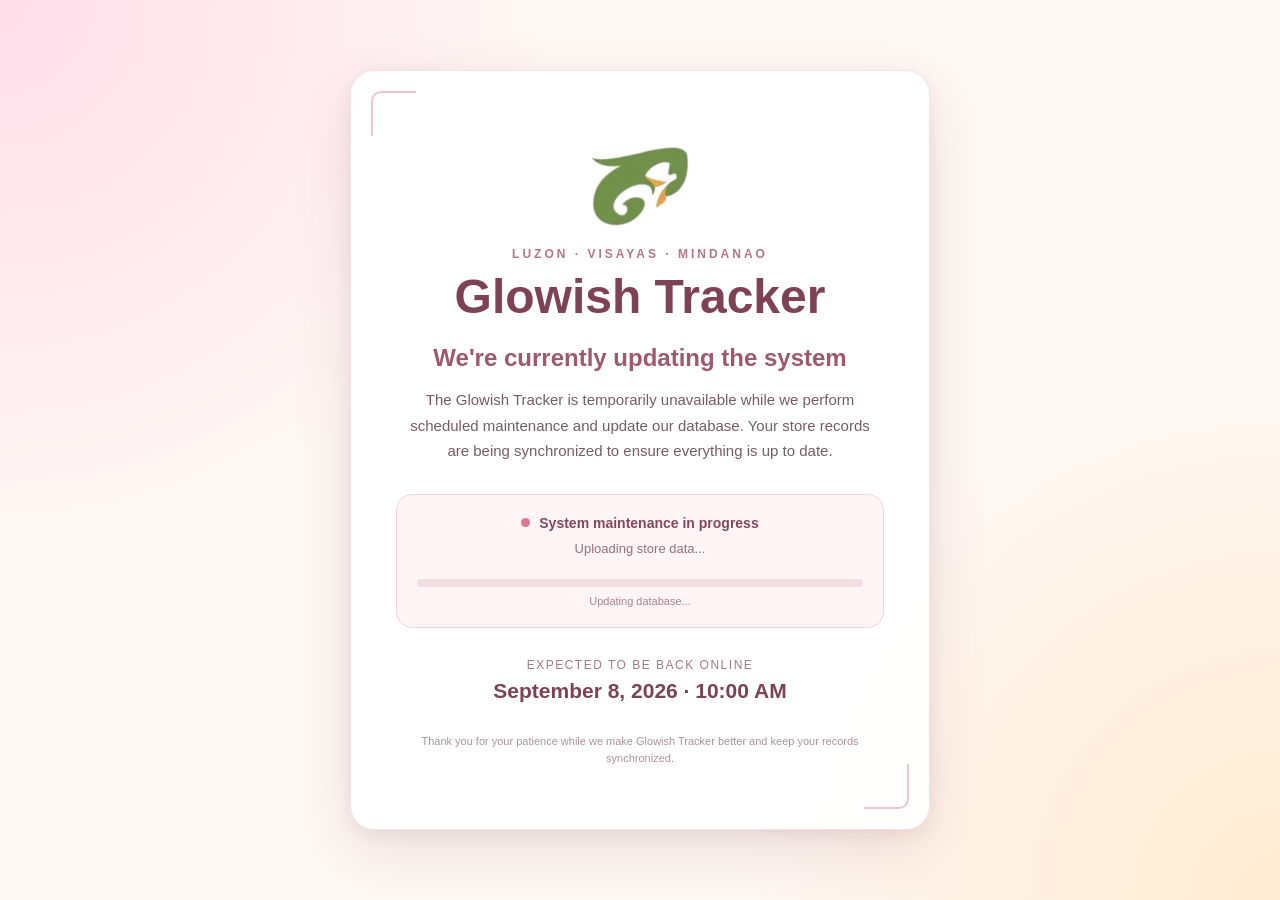
==== index.html @ 69cd29dd "Update index.html" ====
<!-- <!DOCTYPE html>
<html lang="en">
<head>
  <meta charset="UTF-8" />
  <meta name="viewport" content="width=device-width, initial-scale=1.0" />
  <title>Sign in — Glowish Tracker</title>
  <link rel="stylesheet" href="css/styles.css" />
</head>
<body>
  <div class="login-wrap">
    <form class="book" id="login-form" autocomplete="off">
      <div class="book-corner tl"></div>
      <div class="book-corner br"></div>

      <img src="img/logo.png" alt="Glowish Tracker" class="book-logo" />
      <p class="book-eyebrow">Luzon &middot; Visayas &middot; Mindanao</p>
      <h1 class="book-title">Glowish Tracker</h1>
      <p class="book-subtitle">Sign in with your branch credentials to open your store's records.</p>

      <div class="form-warning" id="config-warning" hidden>
        This site isn’t connected to a spreadsheet yet. Set <code>API_URL</code> in <code>js/config.js</code>.
      </div>

      <div class="form-error" id="login-error" hidden></div>

      <div class="field">
        <label for="username">Username</label>
        <input type="text" id="username" name="username" required autocomplete="username" />
      </div>

      <div class="field">
        <label for="password">Password</label>
        <input type="password" id="password" name="password" required autocomplete="current-password" />
      </div>

      <button type="submit" class="btn-primary" id="login-submit">Login</button>
    </form>
  </div>

  <script src="js/config.js"></script>
  <script src="js/api.js"></script>
  <script src="js/auth.js"></script>
</body>
</html> -->

<!DOCTYPE html>
<html lang="en">
<head>
  <meta charset="UTF-8" />
  <meta name="viewport" content="width=device-width, initial-scale=1.0" />

  <title>Maintenance — Glowish Tracker</title>

  <link rel="stylesheet" href="css/styles.css" />

  <style>
    * {
      box-sizing: border-box;
    }

    body {
      margin: 0;
      min-height: 100vh;
      font-family: Arial, Helvetica, sans-serif;
      background:
        radial-gradient(circle at top left, rgba(255, 214, 230, 0.8), transparent 35%),
        radial-gradient(circle at bottom right, rgba(255, 232, 200, 0.8), transparent 35%),
        #fff8f5;

      display: flex;
      align-items: center;
      justify-content: center;

      color: #4a3038;
      overflow: hidden;
    }

    .maintenance-wrap {
      width: 100%;
      max-width: 620px;
      padding: 30px 20px;
    }

    .maintenance-card {
      position: relative;
      background: rgba(255, 255, 255, 0.94);

      border-radius: 24px;
      padding: 50px 45px;

      text-align: center;

      box-shadow:
        0 20px 60px rgba(115, 67, 80, 0.14),
        0 5px 15px rgba(115, 67, 80, 0.08);

      border: 1px solid rgba(220, 170, 185, 0.35);

      animation: cardAppear 0.8s ease-out;
    }

    /* Decorative corners */
    .corner {
      position: absolute;
      width: 45px;
      height: 45px;
      border-color: #d99aaa;
      border-style: solid;
      opacity: 0.55;
    }

    .corner.tl {
      top: 20px;
      left: 20px;
      border-width: 2px 0 0 2px;
      border-radius: 10px 0 0 0;
    }

    .corner.br {
      right: 20px;
      bottom: 20px;
      border-width: 0 2px 2px 0;
      border-radius: 0 0 10px 0;
    }

    .logo {
      width: 110px;
      height: 110px;
      object-fit: contain;
      margin-bottom: 12px;

      animation: floatLogo 3s ease-in-out infinite;
    }

    .eyebrow {
      margin: 0 0 10px;

      font-size: 12px;
      font-weight: 700;
      letter-spacing: 3px;
      text-transform: uppercase;

      color: #b47786;
    }

    h1 {
      margin: 0;

      font-size: clamp(32px, 7vw, 48px);
      line-height: 1.1;

      color: #7d4354;
      font-weight: 700;
    }

    .maintenance-title {
      margin-top: 20px;
      font-size: 24px;
      font-weight: 600;

      color: #9d596d;
    }

    .description {
      max-width: 470px;
      margin: 15px auto 0;

      font-size: 15px;
      line-height: 1.7;

      color: #765d64;
    }

    /* Status area */
    .status-box {
      margin: 30px auto 0;
      padding: 20px;

      background: #fff5f7;
      border: 1px solid #f0d5dc;

      border-radius: 16px;
    }

    .status-header {
      display: flex;
      justify-content: center;
      align-items: center;
      gap: 9px;

      font-size: 14px;
      font-weight: 600;

      color: #82485a;
    }

    .pulse {
      width: 9px;
      height: 9px;

      background: #d97991;
      border-radius: 50%;

      box-shadow: 0 0 0 0 rgba(217, 121, 145, 0.5);

      animation: pulse 1.5s infinite;
    }

    .status-message {
      margin-top: 10px;

      font-size: 13px;
      color: #98717b;

      min-height: 20px;

      transition: opacity 0.3s ease;
    }

    /* Progress bar */
    .progress-container {
      margin-top: 18px;
    }

    .progress-track {
      width: 100%;
      height: 8px;

      background: #f1dfe4;

      border-radius: 20px;
      overflow: hidden;
    }

    .progress-bar {
      width: 0%;
      height: 100%;

      border-radius: 20px;

      background: linear-gradient(
        90deg,
        #d98ca0,
        #e9a6b7,
        #d98ca0
      );

      background-size: 200% 100%;

      animation:
        progress 8s ease-in-out infinite,
        shimmer 2s linear infinite;
    }

    .progress-text {
      margin-top: 8px;

      font-size: 11px;
      color: #a5848c;
    }

    /* Return time */
    .return-box {
      margin-top: 30px;
    }

    .return-label {
      margin: 0;

      font-size: 12px;
      text-transform: uppercase;
      letter-spacing: 1.5px;

      color: #a47a84;
    }

    .return-time {
      margin: 7px 0 0;

      font-size: 21px;
      font-weight: 700;

      color: #7d4354;
    }

    .footer {
      margin-top: 30px;

      font-size: 11px;
      line-height: 1.6;

      color: #ad9298;
    }

    /* Animations */

    @keyframes cardAppear {
      from {
        opacity: 0;
        transform: translateY(20px) scale(0.98);
      }

      to {
        opacity: 1;
        transform: translateY(0) scale(1);
      }
    }

    @keyframes floatLogo {
      0%, 100% {
        transform: translateY(0);
      }

      50% {
        transform: translateY(-7px);
      }
    }

    @keyframes pulse {
      0% {
        box-shadow: 0 0 0 0 rgba(217, 121, 145, 0.5);
      }

      70% {
        box-shadow: 0 0 0 10px rgba(217, 121, 145, 0);
      }

      100% {
        box-shadow: 0 0 0 0 rgba(217, 121, 145, 0);
      }
    }

    @keyframes progress {
      0% {
        width: 5%;
      }

      25% {
        width: 35%;
      }

      50% {
        width: 60%;
      }

      75% {
        width: 82%;
      }

      100% {
        width: 96%;
      }
    }

    @keyframes shimmer {
      from {
        background-position: 200% 0;
      }

      to {
        background-position: -200% 0;
      }
    }

    /* Mobile */
    @media (max-width: 600px) {
      .maintenance-wrap {
        padding: 20px 15px;
      }

      .maintenance-card {
        padding: 40px 25px;
      }

      .logo {
        width: 90px;
        height: 90px;
      }

      .maintenance-title {
        font-size: 21px;
      }

      .description {
        font-size: 14px;
      }

      .corner {
        width: 32px;
        height: 32px;
      }
    }
  </style>
</head>

<body>

  <main class="maintenance-wrap">

    <section class="maintenance-card">

      <div class="corner tl"></div>
      <div class="corner br"></div>

      <!-- Existing Glowish Tracker Logo -->
      <img
        src="img/logo.png"
        alt="Glowish Tracker"
        class="logo"
      />

      <p class="eyebrow">
        Luzon &middot; Visayas &middot; Mindanao
      </p>

      <h1>
        Glowish Tracker
      </h1>

      <div class="maintenance-title">
        We're currently updating the system
      </div>

      <p class="description">
        The Glowish Tracker is temporarily unavailable while we perform
        scheduled maintenance and update our database. Your store records
        are being synchronized to ensure everything is up to date.
      </p>

      <!-- Database Update Status -->
      <div class="status-box">

        <div class="status-header">
          <span class="pulse"></span>
          <span>System maintenance in progress</span>
        </div>

        <div
          class="status-message"
          id="status-message"
        >
          Uploading store data...
        </div>

        <div class="progress-container">

          <div class="progress-track">
            <div
              class="progress-bar"
              id="progress-bar"
            ></div>
          </div>

          <div
            class="progress-text"
            id="progress-text"
          >
            Updating database...
          </div>

        </div>

      </div>

      <!-- Return Information -->
      <div class="return-box">

        <p class="return-label">
          Expected to be back online
        </p>

        <p class="return-time">
          September 8, 2026 &middot; 10:00 AM
        </p>

      </div>

      <p class="footer">
        Thank you for your patience while we make Glowish Tracker
        better and keep your records synchronized.
      </p>

    </section>

  </main>


  <script>
    /*
     * Rotating maintenance status messages
     */

    const messages = [
      "Uploading store data...",
      "Updating database records...",
      "Synchronizing branch information...",
      "Processing uploaded records...",
      "Verifying database updates...",
      "Finalizing system updates..."
    ];

    const statusMessage =
      document.getElementById("status-message");

    const progressText =
      document.getElementById("progress-text");

    let messageIndex = 0;

    setInterval(() => {

      statusMessage.style.opacity = "0";

      setTimeout(() => {

        messageIndex =
          (messageIndex + 1) % messages.length;

        statusMessage.textContent =
          messages[messageIndex];

        progressText.textContent =
          messages[messageIndex];

        statusMessage.style.opacity = "1";

      }, 300);

    }, 2500);
  </script>

</body>
</html>
---- css/styles.css ----
@import url('https://fonts.googleapis.com/css2?family=Fraunces:opsz,wght@9..144,400;9..144,600;9..144,700&family=IBM+Plex+Sans:wght@400;500;600&family=IBM+Plex+Mono:wght@400;500&display=swap');

:root {
  --cover: #1F3A2E;
  --cover-dark: #142A20;
  --paper: #FBF7EE;
  --paper-line: #E2D9C2;
  --ink: #1C2A24;
  --ink-soft: #566158;
  --brass: #B8863B;
  --brass-light: #D9AE63;
  --rule-red: #A13D2E;
  --sage: #8FA68E;
  --shadow: rgba(20, 42, 32, 0.35);

  --font-display: 'Fraunces', serif;
  --font-body: 'IBM Plex Sans', sans-serif;
  --font-mono: 'IBM Plex Mono', monospace;
}

* { box-sizing: border-box; }

html, body {
  margin: 0;
  min-height: 100%;
}

body {
  font-family: var(--font-body);
  color: var(--ink);
  background: var(--cover);
  background-image:
    radial-gradient(circle at 20% 20%, rgba(255,255,255,0.03), transparent 40%),
    radial-gradient(circle at 80% 60%, rgba(255,255,255,0.03), transparent 45%);
}

a { color: inherit; }

button {
  font-family: var(--font-body);
  cursor: pointer;
}

:focus-visible {
  outline: 2px solid var(--brass-light);
  outline-offset: 2px;
}

/* ---------- LOGIN PAGE ---------- */

.login-wrap {
  min-height: 100vh;
  display: flex;
  align-items: center;
  justify-content: center;
  padding: 32px 16px;
}

.book {
  width: 100%;
  max-width: 420px;
  background: var(--paper);
  border-radius: 4px 10px 10px 4px;
  box-shadow: 0 30px 60px var(--shadow), 0 2px 0 rgba(255,255,255,0.05) inset;
  position: relative;
  padding: 48px 40px 40px;
  border-left: 14px solid var(--cover-dark);
}

.book::before {
  content: '';
  position: absolute;
  left: -14px;
  top: 0;
  bottom: 0;
  width: 14px;
  background: repeating-linear-gradient(
    to bottom,
    rgba(0,0,0,0.15) 0,
    rgba(0,0,0,0.15) 2px,
    transparent 2px,
    transparent 10px
  );
}

.book-corner {
  position: absolute;
  width: 26px;
  height: 26px;
  border: 2px solid var(--brass);
  opacity: 0.7;
}
.book-corner.tl { top: 14px; left: 14px; border-right: none; border-bottom: none; }
.book-corner.br { bottom: 14px; right: 14px; border-left: none; border-top: none; }

.book-logo {
  display: block;
  height: 44px;
  margin: 0 0 18px;
}

.book-eyebrow {
  font-family: var(--font-mono);
  font-size: 12px;
  letter-spacing: 0.14em;
  text-transform: uppercase;
  color: var(--brass);
  margin: 0 0 6px;
}

.book-title {
  font-family: var(--font-display);
  font-weight: 600;
  font-size: 34px;
  margin: 0 0 4px;
  color: var(--cover);
}

.book-subtitle {
  font-size: 14px;
  color: var(--ink-soft);
  margin: 0 0 32px;
}

.field {
  margin-bottom: 18px;
}

.field label {
  display: block;
  font-size: 12px;
  font-family: var(--font-mono);
  letter-spacing: 0.06em;
  text-transform: uppercase;
  color: var(--ink-soft);
  margin-bottom: 6px;
}

.field input, .field select {
  width: 100%;
  padding: 11px 12px;
  border: 1px solid var(--paper-line);
  border-bottom: 2px solid var(--sage);
  border-radius: 3px;
  background: #fff;
  font-family: var(--font-mono);
  font-size: 15px;
  color: var(--ink);
}

.field input:focus, .field select:focus {
  border-bottom-color: var(--brass);
}

.field input:read-only {
  background: var(--paper-line);
  color: var(--ink-soft);
  cursor: not-allowed;
}

.btn-primary {
  width: 100%;
  padding: 13px;
  background: var(--cover);
  color: var(--paper);
  border: none;
  border-radius: 3px;
  font-size: 15px;
  font-weight: 600;
  letter-spacing: 0.02em;
  transition: background 0.15s ease;
}
.btn-primary:hover { background: var(--cover-dark); }
.btn-primary:disabled { opacity: 0.6; cursor: default; }

.form-error {
  background: #FBE9E5;
  color: var(--rule-red);
  border: 1px solid var(--rule-red);
  padding: 10px 12px;
  border-radius: 3px;
  font-size: 13px;
  margin-bottom: 16px;
}

.form-warning {
  background: #FDF2DC;
  color: #7A5518;
  border: 1px solid var(--brass);
  padding: 10px 12px;
  border-radius: 3px;
  font-size: 13px;
  margin-bottom: 16px;
}

/* ---------- DASHBOARD ---------- */

.dash-wrap {
  min-height: 100vh;
  padding: 28px 20px 60px;
  max-width: 1100px;
  margin: 0 auto;
}

.dash-header {
  display: flex;
  align-items: center;
  justify-content: space-between;
  color: var(--paper);
  padding: 4px 4px 20px;
}

.dash-brand {
  display: flex;
  align-items: baseline;
  gap: 12px;
}

.dash-logo {
  height: 26px;
  align-self: center;
}

.dash-brand .mark {
  font-family: var(--font-display);
  font-size: 22px;
  font-weight: 700;
  color: var(--brass-light);
}

.dash-store {
  font-family: var(--font-mono);
  font-size: 13px;
  color: rgba(251,247,238,0.75);
}

#store-name { color: var(--paper); font-weight: 600; }

.logout-btn {
  background: transparent;
  border: 1px solid rgba(251,247,238,0.4);
  color: var(--paper);
  padding: 8px 16px;
  border-radius: 3px;
  font-size: 13px;
}
.logout-btn:hover { border-color: var(--brass-light); color: var(--brass-light); }

/* Tab dividers styled like physical ledger index tabs */
.tabs {
  display: flex;
  gap: 6px;
  padding: 0 4px;
}

.tab {
  font-family: var(--font-mono);
  font-size: 13px;
  letter-spacing: 0.04em;
  padding: 12px 18px 10px;
  border: none;
  border-radius: 8px 8px 0 0;
  background: var(--sage);
  color: var(--cover-dark);
  opacity: 0.75;
  transform: translateY(6px);
  transition: transform 0.15s ease, opacity 0.15s ease;
}
.tab:nth-child(2) { background: var(--brass-light); }
.tab:nth-child(3) { background: #C97F6E; }
.tab:nth-child(4) { background: #9FB8C4; }
.tab:nth-child(5) { background: #A8B89A; }
.tab:nth-child(6) { background: #C9A5D9; }

.tab.active {
  opacity: 1;
  transform: translateY(0);
  font-weight: 600;
  box-shadow: 0 -2px 8px rgba(0,0,0,0.15);
}

.page {
  background: var(--paper);
  border-radius: 0 6px 6px 6px;
  box-shadow: 0 30px 60px var(--shadow);
  min-height: 60vh;
}

.page-panel {
  display: none;
  padding: 32px 36px 40px;
  position: relative;
}

.page-panel.active { display: block; }

.page-panel::before {
  /* ledger margin rule */
  content: '';
  position: absolute;
  left: 14px;
  top: 0;
  bottom: 0;
  width: 1px;
  background: var(--rule-red);
  opacity: 0.3;
}

.panel-head {
  display: flex;
  align-items: baseline;
  justify-content: space-between;
  margin-bottom: 18px;
}

.panel-title {
  font-family: var(--font-display);
  font-size: 24px;
  font-weight: 600;
  color: var(--cover);
  margin: 0;
}

.panel-meta {
  font-family: var(--font-mono);
  font-size: 12px;
  color: var(--ink-soft);
}

.refresh-btn {
  background: transparent;
  border: 1px solid var(--paper-line);
  color: var(--ink-soft);
  font-family: var(--font-mono);
  font-size: 12px;
  padding: 6px 12px;
  border-radius: 4px;
}
.refresh-btn:hover { border-color: var(--brass); color: var(--brass); }

.status-line {
  font-family: var(--font-mono);
  font-size: 12px;
  color: var(--ink-soft);
  min-height: 16px;
  margin: 0 0 12px;
}
.status-line.error { color: var(--rule-red); }

.table-scroll {
  overflow-x: auto;
  margin-bottom: 28px;
}

table.ledger-table {
  width: 100%;
  border-collapse: collapse;
  font-family: var(--font-mono);
  font-size: 13px;
  min-width: 640px;
}

.ledger-table thead th {
  text-align: left;
  font-size: 11px;
  letter-spacing: 0.05em;
  text-transform: uppercase;
  color: var(--ink-soft);
  border-bottom: 2px solid var(--cover);
  padding: 8px 10px;
}

.ledger-table tbody td {
  padding: 9px 10px;
  border-bottom: 1px solid var(--paper-line);
}

.ledger-table tbody tr:hover { background: rgba(184,134,59,0.06); }

.ledger-table .num { text-align: right; font-variant-numeric: tabular-nums; }

.empty-row {
  text-align: center;
  color: var(--ink-soft);
  font-style: italic;
  padding: 18px !important;
}

.pager {
  display: flex;
  align-items: center;
  justify-content: center;
  gap: 16px;
  margin: 4px 0 24px;
}

.pager-btn {
  background: #fff;
  border: 1px solid var(--paper-line);
  color: var(--ink);
  font-family: var(--font-mono);
  font-size: 12px;
  padding: 7px 14px;
  border-radius: 4px;
}
.pager-btn:hover:not(:disabled) { border-color: var(--brass); color: var(--brass); }
.pager-btn:disabled { opacity: 0.4; cursor: default; }

.pager-label {
  font-family: var(--font-mono);
  font-size: 12px;
  color: var(--ink-soft);
}

.entry-form {
  border-top: 1px dashed var(--paper-line);
  padding-top: 22px;
}

.entry-form h3 {
  font-family: var(--font-display);
  font-size: 16px;
  color: var(--cover);
  margin: 0 0 14px;
}

.form-grid {
  display: grid;
  grid-template-columns: repeat(auto-fit, minmax(160px, 1fr));
  gap: 14px 16px;
  margin-bottom: 16px;
}

.form-grid .field { margin-bottom: 0; }
.form-grid .field.wide { grid-column: 1 / -1; }

.btn-secondary {
  background: var(--brass);
  color: #fff;
  border: none;
  padding: 10px 20px;
  border-radius: 3px;
  font-size: 13px;
  font-weight: 600;
}
.btn-secondary:hover { background: #9F7130; }

.row-actions {
  white-space: nowrap;
}

.link-btn {
  background: none;
  border: none;
  padding: 0;
  font-family: var(--font-mono);
  font-size: 12px;
  color: var(--ink-soft);
  text-decoration: underline;
  text-underline-offset: 2px;
  cursor: pointer;
}
.link-btn:hover { color: var(--brass); }
.link-btn.delete-btn:hover { color: var(--rule-red); }
.link-btn + .link-btn { margin-left: 10px; }

.form-actions {
  display: flex;
  align-items: center;
  gap: 12px;
}

.segmented {
  display: inline-flex;
  border: 1px solid var(--paper-line);
  border-radius: 4px;
  overflow: hidden;
  margin-bottom: 18px;
}

.segmented input { display: none; }

.segmented label {
  padding: 7px 16px;
  font-family: var(--font-mono);
  font-size: 12px;
  color: var(--ink-soft);
  cursor: pointer;
  background: #fff;
}

.segmented input:checked + label {
  background: var(--cover);
  color: var(--paper);
}

/* ---------- ADMIN DASHBOARD ---------- */

.admin-badge {
  font-family: var(--font-mono);
  font-size: 10px;
  letter-spacing: 0.08em;
  text-transform: uppercase;
  color: var(--cover-dark);
  background: var(--brass-light);
  padding: 3px 9px;
  border-radius: 20px;
  margin-left: 10px;
  vertical-align: middle;
}

.refresh-timestamp {
  font-family: var(--font-mono);
  font-size: 11px;
  color: rgba(251,247,238,0.55);
  margin-top: 2px;
}

.header-actions {
  display: flex;
  align-items: center;
  gap: 10px;
}

/* KPI cards on the Overview tab */
.kpi-grid {
  display: grid;
  grid-template-columns: repeat(auto-fit, minmax(180px, 1fr));
  gap: 16px;
  margin-bottom: 32px;
}

.kpi-card {
  background: #fff;
  border: 1px solid var(--paper-line);
  border-left: 4px solid var(--brass);
  border-radius: 4px;
  padding: 18px 20px;
}

.kpi-card .kpi-label {
  font-family: var(--font-mono);
  font-size: 11px;
  letter-spacing: 0.06em;
  text-transform: uppercase;
  color: var(--ink-soft);
  margin: 0 0 8px;
}

.kpi-card .kpi-value {
  font-family: var(--font-display);
  font-size: 30px;
  font-weight: 600;
  color: var(--cover);
  margin: 0;
}

.kpi-card .kpi-sub {
  font-family: var(--font-mono);
  font-size: 11px;
  color: var(--sage);
  margin: 4px 0 0;
}

.overview-section-title {
  font-family: var(--font-display);
  font-size: 17px;
  color: var(--cover);
  margin: 0 0 12px;
}

/* region breakdown mini table on Overview */
.region-breakdown {
  display: grid;
  grid-template-columns: repeat(auto-fit, minmax(220px, 1fr));
  gap: 14px;
  margin-bottom: 8px;
}

.region-card {
  background: #fff;
  border: 1px solid var(--paper-line);
  border-radius: 4px;
  padding: 14px 16px;
}

.region-card h4 {
  font-family: var(--font-mono);
  font-size: 12px;
  letter-spacing: 0.05em;
  text-transform: uppercase;
  color: var(--brass);
  margin: 0 0 8px;
}

.region-card ul {
  list-style: none;
  margin: 0;
  padding: 0;
  font-family: var(--font-mono);
  font-size: 12px;
  color: var(--ink-soft);
}

.region-card li {
  display: flex;
  justify-content: space-between;
  padding: 3px 0;
}

/* Search box shared by admin table tabs */
.search-box {
  position: relative;
  margin-bottom: 16px;
}

.search-box input {
  width: 100%;
  max-width: 340px;
  padding: 9px 14px 9px 34px;
  border: 1px solid var(--paper-line);
  border-radius: 20px;
  font-family: var(--font-body);
  font-size: 13px;
  color: var(--ink);
  background: #fff;
}

.search-box input:focus { border-color: var(--brass); }

.search-box::before {
  content: '\1F50D';
  position: absolute;
  left: 13px;
  top: 50%;
  transform: translateY(-50%);
  font-size: 12px;
  opacity: 0.5;
  pointer-events: none;
}

.search-count {
  font-family: var(--font-mono);
  font-size: 11px;
  color: var(--ink-soft);
  margin-left: 10px;
}

.region-pill {
  display: inline-block;
  font-family: var(--font-mono);
  font-size: 10px;
  letter-spacing: 0.03em;
  padding: 2px 8px;
  border-radius: 10px;
  background: var(--sage);
  color: var(--cover-dark);
}

/* Reports tab */
.report-controls {
  display: flex;
  align-items: flex-end;
  gap: 16px;
  flex-wrap: wrap;
  margin-bottom: 24px;
  padding-bottom: 22px;
  border-bottom: 1px dashed var(--paper-line);
}

.report-controls .field { margin-bottom: 0; }

.report-range-label {
  font-family: var(--font-mono);
  font-size: 12px;
  color: var(--ink-soft);
  padding-bottom: 11px;
}

.report-block {
  margin-bottom: 36px;
}

.report-block-head {
  display: flex;
  align-items: baseline;
  justify-content: space-between;
  margin-bottom: 12px;
}

.report-block-head h3 {
  font-family: var(--font-display);
  font-size: 18px;
  color: var(--cover);
  margin: 0;
}

.report-total-row td {
  font-weight: 600;
  border-top: 2px solid var(--cover) !important;
  background: rgba(184,134,59,0.06);
}

@media (max-width: 640px) {
  .book { padding: 36px 24px 32px; }
  .page-panel { padding: 24px 18px 32px; }
  .page-panel::before { left: 6px; opacity: 0.2; }
  .dash-header { flex-direction: column; align-items: flex-start; gap: 12px; }
  .tabs { flex-wrap: wrap; }
  .kpi-grid, .region-breakdown { grid-template-columns: 1fr 1fr; }
  .search-box input { max-width: 100%; }
  .report-controls { flex-direction: column; align-items: stretch; }
}
---- css/styles.css ----
@import url('https://fonts.googleapis.com/css2?family=Fraunces:opsz,wght@9..144,400;9..144,600;9..144,700&family=IBM+Plex+Sans:wght@400;500;600&family=IBM+Plex+Mono:wght@400;500&display=swap');

:root {
  --cover: #1F3A2E;
  --cover-dark: #142A20;
  --paper: #FBF7EE;
  --paper-line: #E2D9C2;
  --ink: #1C2A24;
  --ink-soft: #566158;
  --brass: #B8863B;
  --brass-light: #D9AE63;
  --rule-red: #A13D2E;
  --sage: #8FA68E;
  --shadow: rgba(20, 42, 32, 0.35);

  --font-display: 'Fraunces', serif;
  --font-body: 'IBM Plex Sans', sans-serif;
  --font-mono: 'IBM Plex Mono', monospace;
}

* { box-sizing: border-box; }

html, body {
  margin: 0;
  min-height: 100%;
}

body {
  font-family: var(--font-body);
  color: var(--ink);
  background: var(--cover);
  background-image:
    radial-gradient(circle at 20% 20%, rgba(255,255,255,0.03), transparent 40%),
    radial-gradient(circle at 80% 60%, rgba(255,255,255,0.03), transparent 45%);
}

a { color: inherit; }

button {
  font-family: var(--font-body);
  cursor: pointer;
}

:focus-visible {
  outline: 2px solid var(--brass-light);
  outline-offset: 2px;
}

/* ---------- LOGIN PAGE ---------- */

.login-wrap {
  min-height: 100vh;
  display: flex;
  align-items: center;
  justify-content: center;
  padding: 32px 16px;
}

.book {
  width: 100%;
  max-width: 420px;
  background: var(--paper);
  border-radius: 4px 10px 10px 4px;
  box-shadow: 0 30px 60px var(--shadow), 0 2px 0 rgba(255,255,255,0.05) inset;
  position: relative;
  padding: 48px 40px 40px;
  border-left: 14px solid var(--cover-dark);
}

.book::before {
  content: '';
  position: absolute;
  left: -14px;
  top: 0;
  bottom: 0;
  width: 14px;
  background: repeating-linear-gradient(
    to bottom,
    rgba(0,0,0,0.15) 0,
    rgba(0,0,0,0.15) 2px,
    transparent 2px,
    transparent 10px
  );
}

.book-corner {
  position: absolute;
  width: 26px;
  height: 26px;
  border: 2px solid var(--brass);
  opacity: 0.7;
}
.book-corner.tl { top: 14px; left: 14px; border-right: none; border-bottom: none; }
.book-corner.br { bottom: 14px; right: 14px; border-left: none; border-top: none; }

.book-logo {
  display: block;
  height: 44px;
  margin: 0 0 18px;
}

.book-eyebrow {
  font-family: var(--font-mono);
  font-size: 12px;
  letter-spacing: 0.14em;
  text-transform: uppercase;
  color: var(--brass);
  margin: 0 0 6px;
}

.book-title {
  font-family: var(--font-display);
  font-weight: 600;
  font-size: 34px;
  margin: 0 0 4px;
  color: var(--cover);
}

.book-subtitle {
  font-size: 14px;
  color: var(--ink-soft);
  margin: 0 0 32px;
}

.field {
  margin-bottom: 18px;
}

.field label {
  display: block;
  font-size: 12px;
  font-family: var(--font-mono);
  letter-spacing: 0.06em;
  text-transform: uppercase;
  color: var(--ink-soft);
  margin-bottom: 6px;
}

.field input, .field select {
  width: 100%;
  padding: 11px 12px;
  border: 1px solid var(--paper-line);
  border-bottom: 2px solid var(--sage);
  border-radius: 3px;
  background: #fff;
  font-family: var(--font-mono);
  font-size: 15px;
  color: var(--ink);
}

.field input:focus, .field select:focus {
  border-bottom-color: var(--brass);
}

.field input:read-only {
  background: var(--paper-line);
  color: var(--ink-soft);
  cursor: not-allowed;
}

.btn-primary {
  width: 100%;
  padding: 13px;
  background: var(--cover);
  color: var(--paper);
  border: none;
  border-radius: 3px;
  font-size: 15px;
  font-weight: 600;
  letter-spacing: 0.02em;
  transition: background 0.15s ease;
}
.btn-primary:hover { background: var(--cover-dark); }
.btn-primary:disabled { opacity: 0.6; cursor: default; }

.form-error {
  background: #FBE9E5;
  color: var(--rule-red);
  border: 1px solid var(--rule-red);
  padding: 10px 12px;
  border-radius: 3px;
  font-size: 13px;
  margin-bottom: 16px;
}

.form-warning {
  background: #FDF2DC;
  color: #7A5518;
  border: 1px solid var(--brass);
  padding: 10px 12px;
  border-radius: 3px;
  font-size: 13px;
  margin-bottom: 16px;
}

/* ---------- DASHBOARD ---------- */

.dash-wrap {
  min-height: 100vh;
  padding: 28px 20px 60px;
  max-width: 1100px;
  margin: 0 auto;
}

.dash-header {
  display: flex;
  align-items: center;
  justify-content: space-between;
  color: var(--paper);
  padding: 4px 4px 20px;
}

.dash-brand {
  display: flex;
  align-items: baseline;
  gap: 12px;
}

.dash-logo {
  height: 26px;
  align-self: center;
}

.dash-brand .mark {
  font-family: var(--font-display);
  font-size: 22px;
  font-weight: 700;
  color: var(--brass-light);
}

.dash-store {
  font-family: var(--font-mono);
  font-size: 13px;
  color: rgba(251,247,238,0.75);
}

#store-name { color: var(--paper); font-weight: 600; }

.logout-btn {
  background: transparent;
  border: 1px solid rgba(251,247,238,0.4);
  color: var(--paper);
  padding: 8px 16px;
  border-radius: 3px;
  font-size: 13px;
}
.logout-btn:hover { border-color: var(--brass-light); color: var(--brass-light); }

/* Tab dividers styled like physical ledger index tabs */
.tabs {
  display: flex;
  gap: 6px;
  padding: 0 4px;
}

.tab {
  font-family: var(--font-mono);
  font-size: 13px;
  letter-spacing: 0.04em;
  padding: 12px 18px 10px;
  border: none;
  border-radius: 8px 8px 0 0;
  background: var(--sage);
  color: var(--cover-dark);
  opacity: 0.75;
  transform: translateY(6px);
  transition: transform 0.15s ease, opacity 0.15s ease;
}
.tab:nth-child(2) { background: var(--brass-light); }
.tab:nth-child(3) { background: #C97F6E; }
.tab:nth-child(4) { background: #9FB8C4; }
.tab:nth-child(5) { background: #A8B89A; }
.tab:nth-child(6) { background: #C9A5D9; }

.tab.active {
  opacity: 1;
  transform: translateY(0);
  font-weight: 600;
  box-shadow: 0 -2px 8px rgba(0,0,0,0.15);
}

.page {
  background: var(--paper);
  border-radius: 0 6px 6px 6px;
  box-shadow: 0 30px 60px var(--shadow);
  min-height: 60vh;
}

.page-panel {
  display: none;
  padding: 32px 36px 40px;
  position: relative;
}

.page-panel.active { display: block; }

.page-panel::before {
  /* ledger margin rule */
  content: '';
  position: absolute;
  left: 14px;
  top: 0;
  bottom: 0;
  width: 1px;
  background: var(--rule-red);
  opacity: 0.3;
}

.panel-head {
  display: flex;
  align-items: baseline;
  justify-content: space-between;
  margin-bottom: 18px;
}

.panel-title {
  font-family: var(--font-display);
  font-size: 24px;
  font-weight: 600;
  color: var(--cover);
  margin: 0;
}

.panel-meta {
  font-family: var(--font-mono);
  font-size: 12px;
  color: var(--ink-soft);
}

.refresh-btn {
  background: transparent;
  border: 1px solid var(--paper-line);
  color: var(--ink-soft);
  font-family: var(--font-mono);
  font-size: 12px;
  padding: 6px 12px;
  border-radius: 4px;
}
.refresh-btn:hover { border-color: var(--brass); color: var(--brass); }

.status-line {
  font-family: var(--font-mono);
  font-size: 12px;
  color: var(--ink-soft);
  min-height: 16px;
  margin: 0 0 12px;
}
.status-line.error { color: var(--rule-red); }

.table-scroll {
  overflow-x: auto;
  margin-bottom: 28px;
}

table.ledger-table {
  width: 100%;
  border-collapse: collapse;
  font-family: var(--font-mono);
  font-size: 13px;
  min-width: 640px;
}

.ledger-table thead th {
  text-align: left;
  font-size: 11px;
  letter-spacing: 0.05em;
  text-transform: uppercase;
  color: var(--ink-soft);
  border-bottom: 2px solid var(--cover);
  padding: 8px 10px;
}

.ledger-table tbody td {
  padding: 9px 10px;
  border-bottom: 1px solid var(--paper-line);
}

.ledger-table tbody tr:hover { background: rgba(184,134,59,0.06); }

.ledger-table .num { text-align: right; font-variant-numeric: tabular-nums; }

.empty-row {
  text-align: center;
  color: var(--ink-soft);
  font-style: italic;
  padding: 18px !important;
}

.pager {
  display: flex;
  align-items: center;
  justify-content: center;
  gap: 16px;
  margin: 4px 0 24px;
}

.pager-btn {
  background: #fff;
  border: 1px solid var(--paper-line);
  color: var(--ink);
  font-family: var(--font-mono);
  font-size: 12px;
  padding: 7px 14px;
  border-radius: 4px;
}
.pager-btn:hover:not(:disabled) { border-color: var(--brass); color: var(--brass); }
.pager-btn:disabled { opacity: 0.4; cursor: default; }

.pager-label {
  font-family: var(--font-mono);
  font-size: 12px;
  color: var(--ink-soft);
}

.entry-form {
  border-top: 1px dashed var(--paper-line);
  padding-top: 22px;
}

.entry-form h3 {
  font-family: var(--font-display);
  font-size: 16px;
  color: var(--cover);
  margin: 0 0 14px;
}

.form-grid {
  display: grid;
  grid-template-columns: repeat(auto-fit, minmax(160px, 1fr));
  gap: 14px 16px;
  margin-bottom: 16px;
}

.form-grid .field { margin-bottom: 0; }
.form-grid .field.wide { grid-column: 1 / -1; }

.btn-secondary {
  background: var(--brass);
  color: #fff;
  border: none;
  padding: 10px 20px;
  border-radius: 3px;
  font-size: 13px;
  font-weight: 600;
}
.btn-secondary:hover { background: #9F7130; }

.row-actions {
  white-space: nowrap;
}

.link-btn {
  background: none;
  border: none;
  padding: 0;
  font-family: var(--font-mono);
  font-size: 12px;
  color: var(--ink-soft);
  text-decoration: underline;
  text-underline-offset: 2px;
  cursor: pointer;
}
.link-btn:hover { color: var(--brass); }
.link-btn.delete-btn:hover { color: var(--rule-red); }
.link-btn + .link-btn { margin-left: 10px; }

.form-actions {
  display: flex;
  align-items: center;
  gap: 12px;
}

.segmented {
  display: inline-flex;
  border: 1px solid var(--paper-line);
  border-radius: 4px;
  overflow: hidden;
  margin-bottom: 18px;
}

.segmented input { display: none; }

.segmented label {
  padding: 7px 16px;
  font-family: var(--font-mono);
  font-size: 12px;
  color: var(--ink-soft);
  cursor: pointer;
  background: #fff;
}

.segmented input:checked + label {
  background: var(--cover);
  color: var(--paper);
}

/* ---------- ADMIN DASHBOARD ---------- */

.admin-badge {
  font-family: var(--font-mono);
  font-size: 10px;
  letter-spacing: 0.08em;
  text-transform: uppercase;
  color: var(--cover-dark);
  background: var(--brass-light);
  padding: 3px 9px;
  border-radius: 20px;
  margin-left: 10px;
  vertical-align: middle;
}

.refresh-timestamp {
  font-family: var(--font-mono);
  font-size: 11px;
  color: rgba(251,247,238,0.55);
  margin-top: 2px;
}

.header-actions {
  display: flex;
  align-items: center;
  gap: 10px;
}

/* KPI cards on the Overview tab */
.kpi-grid {
  display: grid;
  grid-template-columns: repeat(auto-fit, minmax(180px, 1fr));
  gap: 16px;
  margin-bottom: 32px;
}

.kpi-card {
  background: #fff;
  border: 1px solid var(--paper-line);
  border-left: 4px solid var(--brass);
  border-radius: 4px;
  padding: 18px 20px;
}

.kpi-card .kpi-label {
  font-family: var(--font-mono);
  font-size: 11px;
  letter-spacing: 0.06em;
  text-transform: uppercase;
  color: var(--ink-soft);
  margin: 0 0 8px;
}

.kpi-card .kpi-value {
  font-family: var(--font-display);
  font-size: 30px;
  font-weight: 600;
  color: var(--cover);
  margin: 0;
}

.kpi-card .kpi-sub {
  font-family: var(--font-mono);
  font-size: 11px;
  color: var(--sage);
  margin: 4px 0 0;
}

.overview-section-title {
  font-family: var(--font-display);
  font-size: 17px;
  color: var(--cover);
  margin: 0 0 12px;
}

/* region breakdown mini table on Overview */
.region-breakdown {
  display: grid;
  grid-template-columns: repeat(auto-fit, minmax(220px, 1fr));
  gap: 14px;
  margin-bottom: 8px;
}

.region-card {
  background: #fff;
  border: 1px solid var(--paper-line);
  border-radius: 4px;
  padding: 14px 16px;
}

.region-card h4 {
  font-family: var(--font-mono);
  font-size: 12px;
  letter-spacing: 0.05em;
  text-transform: uppercase;
  color: var(--brass);
  margin: 0 0 8px;
}

.region-card ul {
  list-style: none;
  margin: 0;
  padding: 0;
  font-family: var(--font-mono);
  font-size: 12px;
  color: var(--ink-soft);
}

.region-card li {
  display: flex;
  justify-content: space-between;
  padding: 3px 0;
}

/* Search box shared by admin table tabs */
.search-box {
  position: relative;
  margin-bottom: 16px;
}

.search-box input {
  width: 100%;
  max-width: 340px;
  padding: 9px 14px 9px 34px;
  border: 1px solid var(--paper-line);
  border-radius: 20px;
  font-family: var(--font-body);
  font-size: 13px;
  color: var(--ink);
  background: #fff;
}

.search-box input:focus { border-color: var(--brass); }

.search-box::before {
  content: '\1F50D';
  position: absolute;
  left: 13px;
  top: 50%;
  transform: translateY(-50%);
  font-size: 12px;
  opacity: 0.5;
  pointer-events: none;
}

.search-count {
  font-family: var(--font-mono);
  font-size: 11px;
  color: var(--ink-soft);
  margin-left: 10px;
}

.region-pill {
  display: inline-block;
  font-family: var(--font-mono);
  font-size: 10px;
  letter-spacing: 0.03em;
  padding: 2px 8px;
  border-radius: 10px;
  background: var(--sage);
  color: var(--cover-dark);
}

/* Reports tab */
.report-controls {
  display: flex;
  align-items: flex-end;
  gap: 16px;
  flex-wrap: wrap;
  margin-bottom: 24px;
  padding-bottom: 22px;
  border-bottom: 1px dashed var(--paper-line);
}

.report-controls .field { margin-bottom: 0; }

.report-range-label {
  font-family: var(--font-mono);
  font-size: 12px;
  color: var(--ink-soft);
  padding-bottom: 11px;
}

.report-block {
  margin-bottom: 36px;
}

.report-block-head {
  display: flex;
  align-items: baseline;
  justify-content: space-between;
  margin-bottom: 12px;
}

.report-block-head h3 {
  font-family: var(--font-display);
  font-size: 18px;
  color: var(--cover);
  margin: 0;
}

.report-total-row td {
  font-weight: 600;
  border-top: 2px solid var(--cover) !important;
  background: rgba(184,134,59,0.06);
}

@media (max-width: 640px) {
  .book { padding: 36px 24px 32px; }
  .page-panel { padding: 24px 18px 32px; }
  .page-panel::before { left: 6px; opacity: 0.2; }
  .dash-header { flex-direction: column; align-items: flex-start; gap: 12px; }
  .tabs { flex-wrap: wrap; }
  .kpi-grid, .region-breakdown { grid-template-columns: 1fr 1fr; }
  .search-box input { max-width: 100%; }
  .report-controls { flex-direction: column; align-items: stretch; }
}
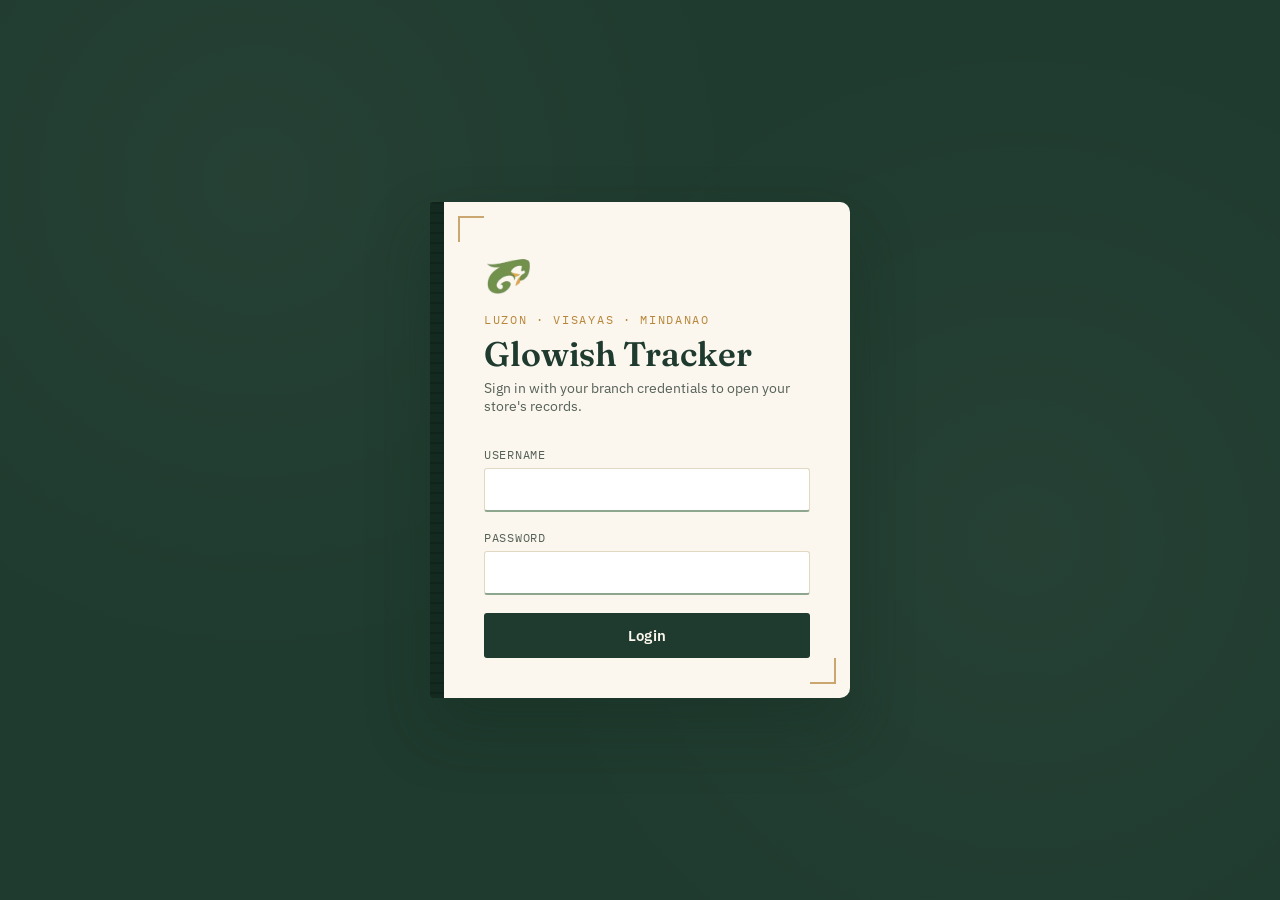
==== commit b0192200: "Update index.html" ====
--- a/index.html
+++ b/index.html
@@ -1,4 +1,4 @@
-<!-- <!DOCTYPE html>
+<!DOCTYPE html>
 <html lang="en">
 <head>
   <meta charset="UTF-8" />
@@ -41,495 +41,4 @@
   <script src="js/api.js"></script>
   <script src="js/auth.js"></script>
 </body>
-</html> -->
-
-<!DOCTYPE html>
-<html lang="en">
-<head>
-  <meta charset="UTF-8" />
-  <meta name="viewport" content="width=device-width, initial-scale=1.0" />
-
-  <title>Maintenance — Glowish Tracker</title>
-
-  <link rel="stylesheet" href="css/styles.css" />
-
-  <style>
-    * {
-      box-sizing: border-box;
-    }
-
-    body {
-      margin: 0;
-      min-height: 100vh;
-      font-family: Arial, Helvetica, sans-serif;
-      background:
-        radial-gradient(circle at top left, rgba(255, 214, 230, 0.8), transparent 35%),
-        radial-gradient(circle at bottom right, rgba(255, 232, 200, 0.8), transparent 35%),
-        #fff8f5;
-
-      display: flex;
-      align-items: center;
-      justify-content: center;
-
-      color: #4a3038;
-      overflow: hidden;
-    }
-
-    .maintenance-wrap {
-      width: 100%;
-      max-width: 620px;
-      padding: 30px 20px;
-    }
-
-    .maintenance-card {
-      position: relative;
-      background: rgba(255, 255, 255, 0.94);
-
-      border-radius: 24px;
-      padding: 50px 45px;
-
-      text-align: center;
-
-      box-shadow:
-        0 20px 60px rgba(115, 67, 80, 0.14),
-        0 5px 15px rgba(115, 67, 80, 0.08);
-
-      border: 1px solid rgba(220, 170, 185, 0.35);
-
-      animation: cardAppear 0.8s ease-out;
-    }
-
-    /* Decorative corners */
-    .corner {
-      position: absolute;
-      width: 45px;
-      height: 45px;
-      border-color: #d99aaa;
-      border-style: solid;
-      opacity: 0.55;
-    }
-
-    .corner.tl {
-      top: 20px;
-      left: 20px;
-      border-width: 2px 0 0 2px;
-      border-radius: 10px 0 0 0;
-    }
-
-    .corner.br {
-      right: 20px;
-      bottom: 20px;
-      border-width: 0 2px 2px 0;
-      border-radius: 0 0 10px 0;
-    }
-
-    .logo {
-      width: 110px;
-      height: 110px;
-      object-fit: contain;
-      margin-bottom: 12px;
-
-      animation: floatLogo 3s ease-in-out infinite;
-    }
-
-    .eyebrow {
-      margin: 0 0 10px;
-
-      font-size: 12px;
-      font-weight: 700;
-      letter-spacing: 3px;
-      text-transform: uppercase;
-
-      color: #b47786;
-    }
-
-    h1 {
-      margin: 0;
-
-      font-size: clamp(32px, 7vw, 48px);
-      line-height: 1.1;
-
-      color: #7d4354;
-      font-weight: 700;
-    }
-
-    .maintenance-title {
-      margin-top: 20px;
-      font-size: 24px;
-      font-weight: 600;
-
-      color: #9d596d;
-    }
-
-    .description {
-      max-width: 470px;
-      margin: 15px auto 0;
-
-      font-size: 15px;
-      line-height: 1.7;
-
-      color: #765d64;
-    }
-
-    /* Status area */
-    .status-box {
-      margin: 30px auto 0;
-      padding: 20px;
-
-      background: #fff5f7;
-      border: 1px solid #f0d5dc;
-
-      border-radius: 16px;
-    }
-
-    .status-header {
-      display: flex;
-      justify-content: center;
-      align-items: center;
-      gap: 9px;
-
-      font-size: 14px;
-      font-weight: 600;
-
-      color: #82485a;
-    }
-
-    .pulse {
-      width: 9px;
-      height: 9px;
-
-      background: #d97991;
-      border-radius: 50%;
-
-      box-shadow: 0 0 0 0 rgba(217, 121, 145, 0.5);
-
-      animation: pulse 1.5s infinite;
-    }
-
-    .status-message {
-      margin-top: 10px;
-
-      font-size: 13px;
-      color: #98717b;
-
-      min-height: 20px;
-
-      transition: opacity 0.3s ease;
-    }
-
-    /* Progress bar */
-    .progress-container {
-      margin-top: 18px;
-    }
-
-    .progress-track {
-      width: 100%;
-      height: 8px;
-
-      background: #f1dfe4;
-
-      border-radius: 20px;
-      overflow: hidden;
-    }
-
-    .progress-bar {
-      width: 0%;
-      height: 100%;
-
-      border-radius: 20px;
-
-      background: linear-gradient(
-        90deg,
-        #d98ca0,
-        #e9a6b7,
-        #d98ca0
-      );
-
-      background-size: 200% 100%;
-
-      animation:
-        progress 8s ease-in-out infinite,
-        shimmer 2s linear infinite;
-    }
-
-    .progress-text {
-      margin-top: 8px;
-
-      font-size: 11px;
-      color: #a5848c;
-    }
-
-    /* Return time */
-    .return-box {
-      margin-top: 30px;
-    }
-
-    .return-label {
-      margin: 0;
-
-      font-size: 12px;
-      text-transform: uppercase;
-      letter-spacing: 1.5px;
-
-      color: #a47a84;
-    }
-
-    .return-time {
-      margin: 7px 0 0;
-
-      font-size: 21px;
-      font-weight: 700;
-
-      color: #7d4354;
-    }
-
-    .footer {
-      margin-top: 30px;
-
-      font-size: 11px;
-      line-height: 1.6;
-
-      color: #ad9298;
-    }
-
-    /* Animations */
-
-    @keyframes cardAppear {
-      from {
-        opacity: 0;
-        transform: translateY(20px) scale(0.98);
-      }
-
-      to {
-        opacity: 1;
-        transform: translateY(0) scale(1);
-      }
-    }
-
-    @keyframes floatLogo {
-      0%, 100% {
-        transform: translateY(0);
-      }
-
-      50% {
-        transform: translateY(-7px);
-      }
-    }
-
-    @keyframes pulse {
-      0% {
-        box-shadow: 0 0 0 0 rgba(217, 121, 145, 0.5);
-      }
-
-      70% {
-        box-shadow: 0 0 0 10px rgba(217, 121, 145, 0);
-      }
-
-      100% {
-        box-shadow: 0 0 0 0 rgba(217, 121, 145, 0);
-      }
-    }
-
-    @keyframes progress {
-      0% {
-        width: 5%;
-      }
-
-      25% {
-        width: 35%;
-      }
-
-      50% {
-        width: 60%;
-      }
-
-      75% {
-        width: 82%;
-      }
-
-      100% {
-        width: 96%;
-      }
-    }
-
-    @keyframes shimmer {
-      from {
-        background-position: 200% 0;
-      }
-
-      to {
-        background-position: -200% 0;
-      }
-    }
-
-    /* Mobile */
-    @media (max-width: 600px) {
-      .maintenance-wrap {
-        padding: 20px 15px;
-      }
-
-      .maintenance-card {
-        padding: 40px 25px;
-      }
-
-      .logo {
-        width: 90px;
-        height: 90px;
-      }
-
-      .maintenance-title {
-        font-size: 21px;
-      }
-
-      .description {
-        font-size: 14px;
-      }
-
-      .corner {
-        width: 32px;
-        height: 32px;
-      }
-    }
-  </style>
-</head>
-
-<body>
-
-  <main class="maintenance-wrap">
-
-    <section class="maintenance-card">
-
-      <div class="corner tl"></div>
-      <div class="corner br"></div>
-
-      <!-- Existing Glowish Tracker Logo -->
-      <img
-        src="img/logo.png"
-        alt="Glowish Tracker"
-        class="logo"
-      />
-
-      <p class="eyebrow">
-        Luzon &middot; Visayas &middot; Mindanao
-      </p>
-
-      <h1>
-        Glowish Tracker
-      </h1>
-
-      <div class="maintenance-title">
-        We're currently updating the system
-      </div>
-
-      <p class="description">
-        The Glowish Tracker is temporarily unavailable while we perform
-        scheduled maintenance and update our database. Your store records
-        are being synchronized to ensure everything is up to date.
-      </p>
-
-      <!-- Database Update Status -->
-      <div class="status-box">
-
-        <div class="status-header">
-          <span class="pulse"></span>
-          <span>System maintenance in progress</span>
-        </div>
-
-        <div
-          class="status-message"
-          id="status-message"
-        >
-          Uploading store data...
-        </div>
-
-        <div class="progress-container">
-
-          <div class="progress-track">
-            <div
-              class="progress-bar"
-              id="progress-bar"
-            ></div>
-          </div>
-
-          <div
-            class="progress-text"
-            id="progress-text"
-          >
-            Updating database...
-          </div>
-
-        </div>
-
-      </div>
-
-      <!-- Return Information -->
-      <div class="return-box">
-
-        <p class="return-label">
-          Expected to be back online
-        </p>
-
-        <p class="return-time">
-          September 8, 2026 &middot; 10:00 AM
-        </p>
-
-      </div>
-
-      <p class="footer">
-        Thank you for your patience while we make Glowish Tracker
-        better and keep your records synchronized.
-      </p>
-
-    </section>
-
-  </main>
-
-
-  <script>
-    /*
-     * Rotating maintenance status messages
-     */
-
-    const messages = [
-      "Uploading store data...",
-      "Updating database records...",
-      "Synchronizing branch information...",
-      "Processing uploaded records...",
-      "Verifying database updates...",
-      "Finalizing system updates..."
-    ];
-
-    const statusMessage =
-      document.getElementById("status-message");
-
-    const progressText =
-      document.getElementById("progress-text");
-
-    let messageIndex = 0;
-
-    setInterval(() => {
-
-      statusMessage.style.opacity = "0";
-
-      setTimeout(() => {
-
-        messageIndex =
-          (messageIndex + 1) % messages.length;
-
-        statusMessage.textContent =
-          messages[messageIndex];
-
-        progressText.textContent =
-          messages[messageIndex];
-
-        statusMessage.style.opacity = "1";
-
-      }, 300);
-
-    }, 2500);
-  </script>
-
-</body>
 </html>
-
-
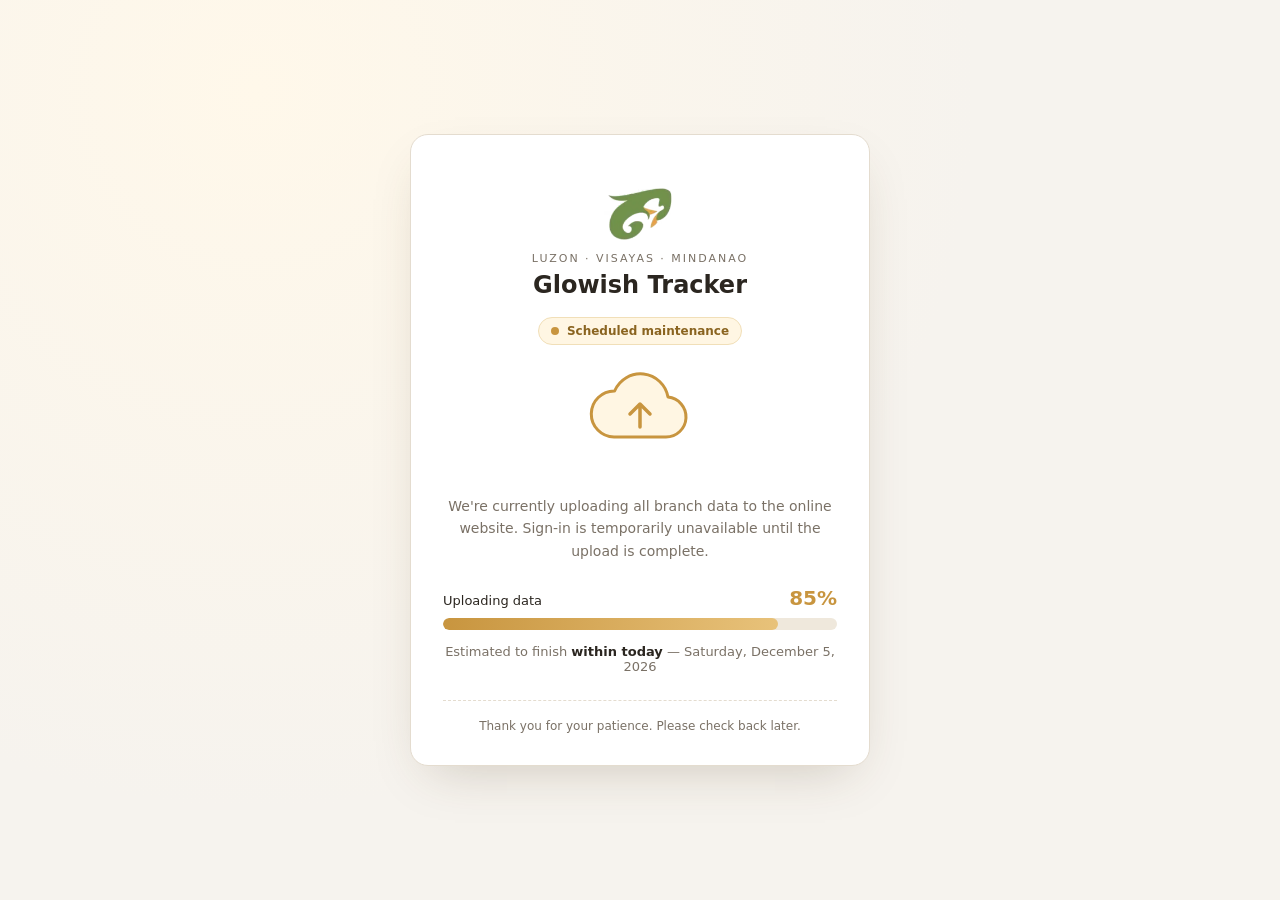
==== commit 1573635c: "Update index.html" ====
--- a/index.html
+++ b/index.html
@@ -1,4 +1,4 @@
-<!DOCTYPE html>
+<!-- <!DOCTYPE html>
 <html lang="en">
 <head>
   <meta charset="UTF-8" />
@@ -41,4 +41,170 @@
   <script src="js/api.js"></script>
   <script src="js/auth.js"></script>
 </body>
-</html>
+</html> -->
+
+
+<!DOCTYPE html>
+<html lang="en">
+<head>
+  <meta charset="UTF-8" />
+  <meta name="viewport" content="width=device-width, initial-scale=1.0" />
+  <title>Under Maintenance — Glowish Tracker</title>
+  <style>
+    :root {
+      --bg: #f6f3ee;
+      --card: #ffffff;
+      --ink: #2b2620;
+      --muted: #7a7166;
+      --accent: #c8953f;
+      --accent-2: #e8c27a;
+      --track: #efe8dc;
+      --border: #e4dccf;
+    }
+    * { box-sizing: border-box; margin: 0; padding: 0; }
+    body {
+      min-height: 100vh;
+      display: flex;
+      align-items: center;
+      justify-content: center;
+      padding: 24px 16px;
+      background: radial-gradient(circle at 20% 10%, #fff8ea 0%, var(--bg) 55%);
+      color: var(--ink);
+      font-family: system-ui, -apple-system, "Segoe UI", Roboto, sans-serif;
+    }
+    .card {
+      position: relative;
+      width: 100%;
+      max-width: 460px;
+      background: var(--card);
+      border: 1px solid var(--border);
+      border-radius: 18px;
+      padding: 40px 32px 32px;
+      text-align: center;
+      box-shadow: 0 20px 50px -20px rgba(80, 60, 30, 0.25);
+    }
+    .logo { max-width: 72px; margin: 0 auto 12px; display: block; }
+    .eyebrow {
+      font-size: 11px; letter-spacing: 0.18em; text-transform: uppercase;
+      color: var(--muted); margin-bottom: 6px;
+    }
+    h1 { font-size: 24px; margin-bottom: 4px; }
+    .status {
+      display: inline-flex; align-items: center; gap: 8px;
+      margin: 14px 0 22px; padding: 6px 12px;
+      background: #fff6e3; color: #8a6420;
+      border: 1px solid #f1dfb8; border-radius: 999px;
+      font-size: 12px; font-weight: 600;
+    }
+    .pulse {
+      width: 8px; height: 8px; border-radius: 50%; background: var(--accent);
+      animation: pulse 1.4s ease-in-out infinite;
+    }
+
+    /* Upload animation */
+    .upload {
+      position: relative; width: 120px; height: 110px; margin: 0 auto 18px;
+    }
+    .cloud {
+      position: absolute; inset: 0; width: 120px; height: 90px;
+      animation: float 3s ease-in-out infinite;
+    }
+    .packet {
+      position: absolute; left: 50%; bottom: 0;
+      width: 10px; height: 10px; margin-left: -5px;
+      border-radius: 3px; background: var(--accent);
+      opacity: 0;
+      animation: rise 1.8s ease-in infinite;
+    }
+    .packet:nth-child(2) { animation-delay: 0.6s; margin-left: -18px; }
+    .packet:nth-child(3) { animation-delay: 1.2s; margin-left: 8px; }
+
+    .message { color: var(--muted); font-size: 14px; line-height: 1.6; margin-bottom: 24px; }
+
+    /* Progress */
+    .progress-head {
+      display: flex; justify-content: space-between; align-items: baseline;
+      font-size: 13px; margin-bottom: 8px;
+    }
+    .progress-head strong { font-size: 20px; color: var(--accent); }
+    .track {
+      height: 12px; background: var(--track); border-radius: 999px; overflow: hidden;
+    }
+    .bar {
+      height: 100%; width: 0;
+      border-radius: 999px;
+      background: linear-gradient(90deg, var(--accent), var(--accent-2), var(--accent));
+      background-size: 200% 100%;
+      animation: fill 2.2s ease-out forwards, shimmer 1.6s linear infinite;
+    }
+    .eta {
+      margin-top: 14px; font-size: 13px; color: var(--muted);
+    }
+    .eta b { color: var(--ink); }
+    .dots::after { content: ""; animation: dots 1.5s steps(4) infinite; }
+    .foot {
+      margin-top: 26px; padding-top: 18px; border-top: 1px dashed var(--border);
+      font-size: 12px; color: var(--muted);
+    }
+
+    @keyframes fill { to { width: 85%; } }
+    @keyframes shimmer { to { background-position: -200% 0; } }
+    @keyframes float { 0%,100% { transform: translateY(0); } 50% { transform: translateY(-6px); } }
+    @keyframes rise {
+      0%   { transform: translateY(0) scale(0.8); opacity: 0; }
+      20%  { opacity: 1; }
+      100% { transform: translateY(-60px) scale(0.4); opacity: 0; }
+    }
+    @keyframes pulse { 0%,100% { opacity: 1; transform: scale(1); } 50% { opacity: 0.4; transform: scale(1.6); } }
+    @keyframes dots { 0% { content: ""; } 25% { content: "."; } 50% { content: ".."; } 75% { content: "..."; } }
+
+    @media (max-width: 420px) { .card { padding: 32px 20px 24px; } h1 { font-size: 21px; } }
+    @media (prefers-reduced-motion: reduce) {
+      *, *::before, *::after { animation-duration: 0.01ms !important; animation-iteration-count: 1 !important; }
+      .bar { width: 85%; }
+    }
+  </style>
+</head>
+<body>
+  <main class="card">
+    <img src="img/logo.png" alt="Glowish Tracker" class="logo" onerror="this.style.display='none'" />
+    <p class="eyebrow">Luzon &middot; Visayas &middot; Mindanao</p>
+    <h1>Glowish Tracker</h1>
+
+    <div class="status"><span class="pulse"></span> Scheduled maintenance</div>
+
+    <div class="upload" aria-hidden="true">
+      <span class="packet"></span><span class="packet"></span><span class="packet"></span>
+      <svg class="cloud" viewBox="0 0 120 90" fill="none">
+        <path d="M34 70h52a20 20 0 0 0 2-39.9A28 28 0 0 0 34.6 24 23 23 0 0 0 34 70z"
+              fill="#fff6e3" stroke="#c8953f" stroke-width="3" stroke-linejoin="round"/>
+        <path d="M60 60V38M50 47l10-10 10 10" stroke="#c8953f" stroke-width="3.5"
+              stroke-linecap="round" stroke-linejoin="round"/>
+      </svg>
+    </div>
+
+    <p class="message">
+      We're currently uploading all branch data to the online website.
+      Sign-in is temporarily unavailable until the upload is complete.
+    </p>
+
+    <div class="progress-head">
+      <span>Uploading data<span class="dots"></span></span>
+      <strong>85%</strong>
+    </div>
+    <div class="track" role="progressbar" aria-valuenow="85" aria-valuemin="0" aria-valuemax="100" aria-label="Upload progress">
+      <div class="bar"></div>
+    </div>
+    <p class="eta">Estimated to finish <b>within today</b><span id="today"></span></p>
+
+    <p class="foot">Thank you for your patience. Please check back later.</p>
+  </main>
+
+  <script>
+    try {
+      var d = new Date().toLocaleDateString("en-PH", { weekday: "long", month: "long", day: "numeric", year: "numeric" });
+      document.getElementById("today").textContent = " — " + d;
+    } catch (e) {}
+  </script>
+</body>
+</html>
--- a/css/styles.css
+++ b/css/styles.css
@@ -536,6 +536,8 @@
   border-left: 4px solid var(--brass);
   border-radius: 4px;
   padding: 18px 20px;
+  min-width: 0;
+  overflow: hidden;
 }
 
 .kpi-card .kpi-label {
@@ -549,10 +551,13 @@
 
 .kpi-card .kpi-value {
   font-family: var(--font-display);
-  font-size: 30px;
+  font-size: clamp(18px, 2.4vw, 30px);
   font-weight: 600;
   color: var(--cover);
   margin: 0;
+  overflow-wrap: anywhere;
+  word-break: break-word;
+  line-height: 1.15;
 }
 
 .kpi-card .kpi-sub {
@@ -582,6 +587,8 @@
   border: 1px solid var(--paper-line);
   border-radius: 4px;
   padding: 14px 16px;
+  min-width: 0;
+  overflow: hidden;
 }
 
 .region-card h4 {
@@ -605,7 +612,15 @@
 .region-card li {
   display: flex;
   justify-content: space-between;
+  align-items: baseline;
+  flex-wrap: wrap;
+  gap: 2px 8px;
   padding: 3px 0;
+}
+
+.region-card li span:last-child {
+  overflow-wrap: anywhere;
+  text-align: right;
 }
 
 /* Search box shared by admin table tabs */
@@ -701,6 +716,192 @@
   background: rgba(184,134,59,0.06);
 }
 
+/* ---------- Remarks (Ledger / Inventory) ---------- */
+
+.remarks-cell {
+  white-space: nowrap;
+}
+
+.remarks-preview {
+  color: var(--ink-soft);
+  font-size: 12px;
+  margin-right: 8px;
+}
+
+/* ---------- Modal ---------- */
+
+.modal-overlay {
+  position: fixed;
+  inset: 0;
+  background: rgba(20, 38, 29, 0.55);
+  display: flex;
+  align-items: center;
+  justify-content: center;
+  z-index: 1000;
+  padding: 20px;
+}
+
+.modal-box {
+  background: var(--paper);
+  border-radius: 6px;
+  max-width: 480px;
+  width: 100%;
+  max-height: 80vh;
+  overflow-y: auto;
+  box-shadow: 0 30px 60px rgba(0,0,0,0.4);
+}
+
+.modal-head {
+  display: flex;
+  align-items: center;
+  justify-content: space-between;
+  padding: 16px 20px;
+  border-bottom: 1px solid var(--paper-line);
+}
+
+.modal-head h3 {
+  font-family: var(--font-display);
+  font-size: 17px;
+  color: var(--cover);
+  margin: 0;
+}
+
+.modal-close {
+  background: none;
+  border: none;
+  font-size: 22px;
+  line-height: 1;
+  color: var(--ink-soft);
+  cursor: pointer;
+  padding: 0 4px;
+}
+.modal-close:hover { color: var(--rule-red); }
+
+.modal-body {
+  padding: 18px 20px 22px;
+  font-family: var(--font-body);
+  font-size: 14px;
+  color: var(--ink);
+  white-space: pre-wrap;
+  word-break: break-word;
+}
+
+/* ---------- Warehouse tabs (Inventory) ---------- */
+
+.warehouse-tab-bar {
+  display: flex;
+  flex-wrap: wrap;
+  gap: 8px;
+  align-items: center;
+  margin-bottom: 16px;
+}
+
+.warehouse-tab-btn {
+  font-family: var(--font-mono);
+  font-size: 12px;
+  padding: 7px 16px;
+  border: 1px solid var(--paper-line);
+  border-radius: 20px;
+  background: #fff;
+  color: var(--ink-soft);
+}
+
+.warehouse-tab-btn.active {
+  background: var(--cover);
+  border-color: var(--cover);
+  color: var(--paper);
+  font-weight: 600;
+}
+
+.warehouse-tab-btn:hover:not(.active) { border-color: var(--brass); color: var(--brass); }
+
+.add-warehouse-btn {
+  font-family: var(--font-mono);
+  font-size: 12px;
+  padding: 7px 14px;
+  border: 1px dashed var(--brass);
+  border-radius: 20px;
+  background: transparent;
+  color: var(--brass);
+}
+.add-warehouse-btn:hover { background: rgba(184,134,59,0.08); }
+
+/* ---------- Low stock ---------- */
+
+.low-stock-row td {
+  background: rgba(161, 61, 46, 0.08) !important;
+  color: var(--rule-red);
+}
+
+.low-stock-row .remarks-preview { color: var(--rule-red); }
+
+.kpi-card.kpi-clickable {
+  cursor: pointer;
+  transition: box-shadow 0.15s ease, transform 0.15s ease;
+}
+.kpi-card.kpi-clickable:hover {
+  box-shadow: 0 8px 20px rgba(0,0,0,0.12);
+  transform: translateY(-2px);
+}
+
+.low-stock-banner {
+  display: flex;
+  align-items: center;
+  justify-content: space-between;
+  background: #FBE9E5;
+  border: 1px solid var(--rule-red);
+  color: var(--rule-red);
+  padding: 10px 16px;
+  border-radius: 4px;
+  margin-bottom: 18px;
+  font-family: var(--font-mono);
+  font-size: 12px;
+}
+
+.low-stock-banner button {
+  background: none;
+  border: 1px solid var(--rule-red);
+  color: var(--rule-red);
+  border-radius: 4px;
+  padding: 5px 12px;
+  font-family: var(--font-mono);
+  font-size: 11px;
+}
+.low-stock-banner button:hover { background: var(--rule-red); color: #fff; }
+
+/* ---------- Insurance (owner only) ---------- */
+
+.month-tab-bar {
+  display: flex;
+  flex-wrap: wrap;
+  gap: 6px;
+  margin-bottom: 18px;
+}
+
+.month-tab-btn {
+  font-family: var(--font-mono);
+  font-size: 11px;
+  padding: 6px 12px;
+  border: 1px solid var(--paper-line);
+  border-radius: 4px;
+  background: #fff;
+  color: var(--ink-soft);
+}
+.month-tab-btn.active {
+  background: var(--brass);
+  border-color: var(--brass);
+  color: #fff;
+  font-weight: 600;
+}
+.month-tab-btn:hover:not(.active) { border-color: var(--brass); color: var(--brass); }
+
+.owner-only-note {
+  font-family: var(--font-mono);
+  font-size: 11px;
+  color: var(--sage);
+  margin: -8px 0 18px;
+}
+
 @media (max-width: 640px) {
   .book { padding: 36px 24px 32px; }
   .page-panel { padding: 24px 18px 32px; }
@@ -710,4 +911,5 @@
   .kpi-grid, .region-breakdown { grid-template-columns: 1fr 1fr; }
   .search-box input { max-width: 100%; }
   .report-controls { flex-direction: column; align-items: stretch; }
-}
+  .modal-box { max-height: 90vh; }
+}
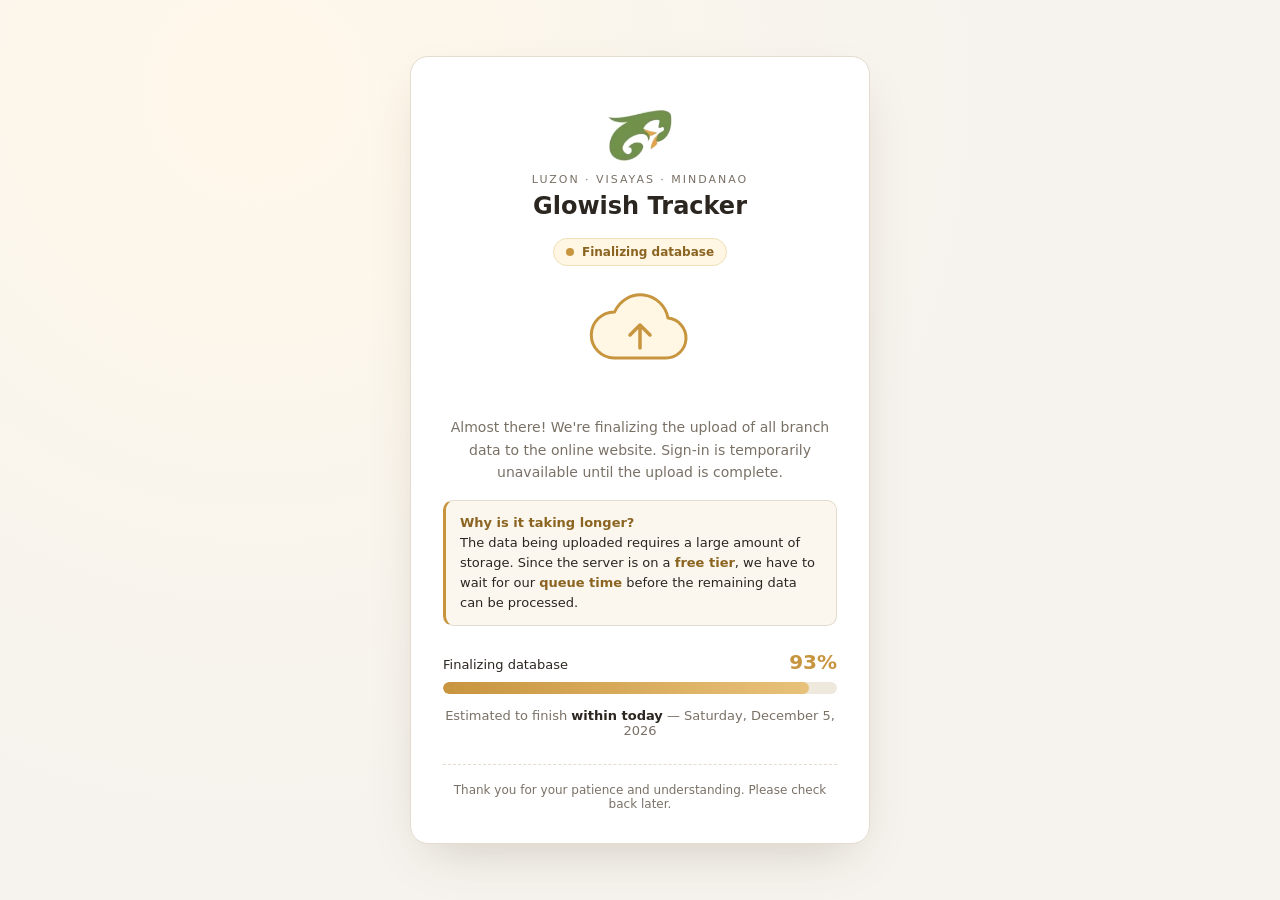
==== commit d7fd92c9: "Update index.html" ====
--- a/index.html
+++ b/index.html
@@ -1,49 +1,3 @@
-<!-- <!DOCTYPE html>
-<html lang="en">
-<head>
-  <meta charset="UTF-8" />
-  <meta name="viewport" content="width=device-width, initial-scale=1.0" />
-  <title>Sign in — Glowish Tracker</title>
-  <link rel="stylesheet" href="css/styles.css" />
-</head>
-<body>
-  <div class="login-wrap">
-    <form class="book" id="login-form" autocomplete="off">
-      <div class="book-corner tl"></div>
-      <div class="book-corner br"></div>
-
-      <img src="img/logo.png" alt="Glowish Tracker" class="book-logo" />
-      <p class="book-eyebrow">Luzon &middot; Visayas &middot; Mindanao</p>
-      <h1 class="book-title">Glowish Tracker</h1>
-      <p class="book-subtitle">Sign in with your branch credentials to open your store's records.</p>
-
-      <div class="form-warning" id="config-warning" hidden>
-        This site isn’t connected to a spreadsheet yet. Set <code>API_URL</code> in <code>js/config.js</code>.
-      </div>
-
-      <div class="form-error" id="login-error" hidden></div>
-
-      <div class="field">
-        <label for="username">Username</label>
-        <input type="text" id="username" name="username" required autocomplete="username" />
-      </div>
-
-      <div class="field">
-        <label for="password">Password</label>
-        <input type="password" id="password" name="password" required autocomplete="current-password" />
-      </div>
-
-      <button type="submit" class="btn-primary" id="login-submit">Login</button>
-    </form>
-  </div>
-
-  <script src="js/config.js"></script>
-  <script src="js/api.js"></script>
-  <script src="js/auth.js"></script>
-</body>
-</html> -->
-
-
 <!DOCTYPE html>
 <html lang="en">
 <head>
@@ -119,7 +73,19 @@
     .packet:nth-child(2) { animation-delay: 0.6s; margin-left: -18px; }
     .packet:nth-child(3) { animation-delay: 1.2s; margin-left: 8px; }
 
-    .message { color: var(--muted); font-size: 14px; line-height: 1.6; margin-bottom: 24px; }
+    .message { color: var(--muted); font-size: 14px; line-height: 1.6; margin-bottom: 16px; }
+
+    .notice {
+      text-align: left;
+      background: #fbf7ef;
+      border: 1px solid var(--border);
+      border-left: 3px solid var(--accent);
+      border-radius: 10px;
+      padding: 12px 14px;
+      font-size: 13px; line-height: 1.55; color: var(--ink);
+      margin-bottom: 24px;
+    }
+    .notice b { color: #8a6420; }
 
     /* Progress */
     .progress-head {
@@ -147,7 +113,7 @@
       font-size: 12px; color: var(--muted);
     }
 
-    @keyframes fill { to { width: 85%; } }
+    @keyframes fill { to { width: 93%; } }
     @keyframes shimmer { to { background-position: -200% 0; } }
     @keyframes float { 0%,100% { transform: translateY(0); } 50% { transform: translateY(-6px); } }
     @keyframes rise {
@@ -161,7 +127,7 @@
     @media (max-width: 420px) { .card { padding: 32px 20px 24px; } h1 { font-size: 21px; } }
     @media (prefers-reduced-motion: reduce) {
       *, *::before, *::after { animation-duration: 0.01ms !important; animation-iteration-count: 1 !important; }
-      .bar { width: 85%; }
+      .bar { width: 93%; }
     }
   </style>
 </head>
@@ -171,7 +137,7 @@
     <p class="eyebrow">Luzon &middot; Visayas &middot; Mindanao</p>
     <h1>Glowish Tracker</h1>
 
-    <div class="status"><span class="pulse"></span> Scheduled maintenance</div>
+    <div class="status"><span class="pulse"></span> Finalizing database</div>
 
     <div class="upload" aria-hidden="true">
       <span class="packet"></span><span class="packet"></span><span class="packet"></span>
@@ -184,20 +150,27 @@
     </div>
 
     <p class="message">
-      We're currently uploading all branch data to the online website.
+      Almost there! We're finalizing the upload of all branch data to the online website.
       Sign-in is temporarily unavailable until the upload is complete.
     </p>
 
+    <div class="notice">
+      <b>Why is it taking longer?</b><br />
+      The data being uploaded requires a large amount of storage. Since the server
+      is on a <b>free tier</b>, we have to wait for our <b>queue time</b> before the
+      remaining data can be processed.
+    </div>
+
     <div class="progress-head">
-      <span>Uploading data<span class="dots"></span></span>
-      <strong>85%</strong>
+      <span>Finalizing database<span class="dots"></span></span>
+      <strong>93%</strong>
     </div>
-    <div class="track" role="progressbar" aria-valuenow="85" aria-valuemin="0" aria-valuemax="100" aria-label="Upload progress">
+    <div class="track" role="progressbar" aria-valuenow="93" aria-valuemin="0" aria-valuemax="100" aria-label="Upload progress">
       <div class="bar"></div>
     </div>
     <p class="eta">Estimated to finish <b>within today</b><span id="today"></span></p>
 
-    <p class="foot">Thank you for your patience. Please check back later.</p>
+    <p class="foot">Thank you for your patience and understanding. Please check back later.</p>
   </main>
 
   <script>
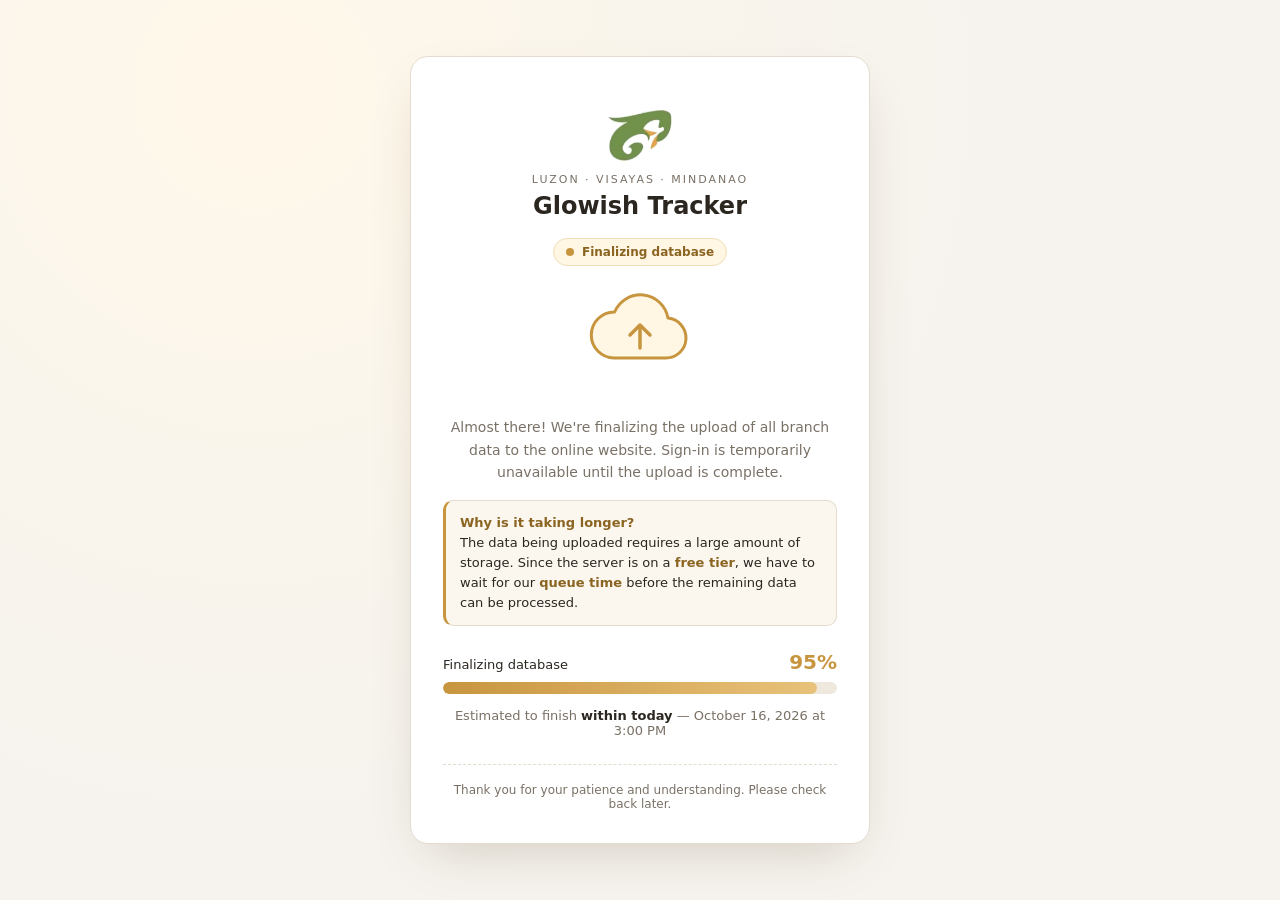
==== commit ce5a62f1: "Update index.html" ====
--- a/index.html
+++ b/index.html
@@ -113,7 +113,7 @@
       font-size: 12px; color: var(--muted);
     }
 
-    @keyframes fill { to { width: 93%; } }
+    @keyframes fill { to { width: 95%; } }
     @keyframes shimmer { to { background-position: -200% 0; } }
     @keyframes float { 0%,100% { transform: translateY(0); } 50% { transform: translateY(-6px); } }
     @keyframes rise {
@@ -163,20 +163,27 @@
 
     <div class="progress-head">
       <span>Finalizing database<span class="dots"></span></span>
-      <strong>93%</strong>
+      <strong>95%</strong>
     </div>
-    <div class="track" role="progressbar" aria-valuenow="93" aria-valuemin="0" aria-valuemax="100" aria-label="Upload progress">
+    <div class="track" role="progressbar" aria-valuenow="95" aria-valuemin="0" aria-valuemax="100" aria-label="Upload progress">
       <div class="bar"></div>
     </div>
-    <p class="eta">Estimated to finish <b>within today</b><span id="today"></span></p>
+    <p class="eta">Estimated to finish <b>within today</b><span id="tomorrow"></span></p>
 
     <p class="foot">Thank you for your patience and understanding. Please check back later.</p>
   </main>
 
   <script>
     try {
-      var d = new Date().toLocaleDateString("en-PH", { weekday: "long", month: "long", day: "numeric", year: "numeric" });
-      document.getElementById("today").textContent = " — " + d;
+      var d = new Date(2026, 9, 16, 15, 0, 0);
+      document.getElementById("tomorrow").textContent = " — " + d.toLocaleString("en-PH", {
+        month: "long",
+        day: "numeric",
+        year: "numeric",
+        hour: "numeric",
+        minute: "2-digit",
+        hour12: true
+      });
     } catch (e) {}
   </script>
 </body>
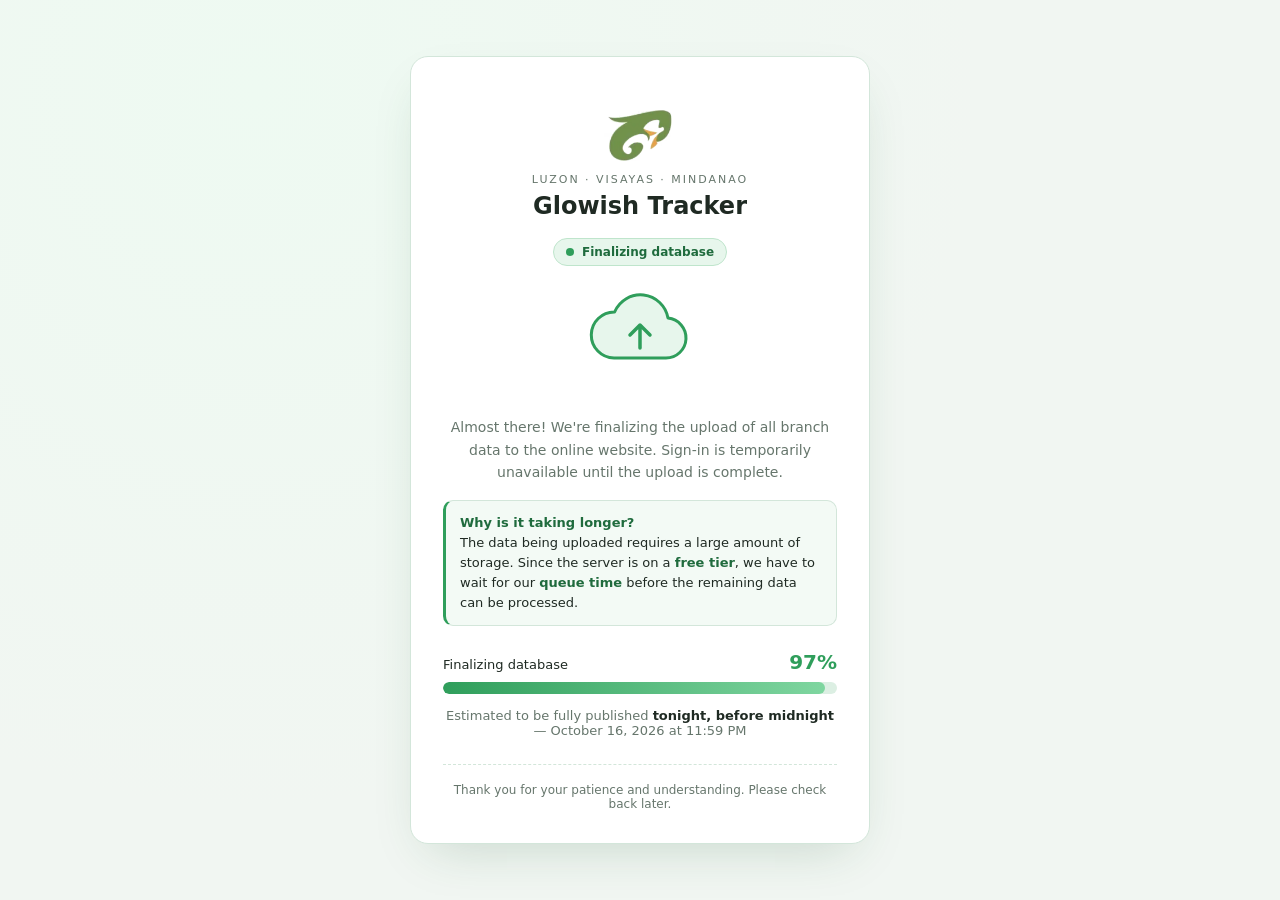
==== commit 996d87d9: "Update index.html" ====
--- a/index.html
+++ b/index.html
@@ -6,14 +6,14 @@
   <title>Under Maintenance — Glowish Tracker</title>
   <style>
     :root {
-      --bg: #f6f3ee;
+      --bg: #f1f6f2;
       --card: #ffffff;
-      --ink: #2b2620;
-      --muted: #7a7166;
-      --accent: #c8953f;
-      --accent-2: #e8c27a;
-      --track: #efe8dc;
-      --border: #e4dccf;
+      --ink: #1f2a23;
+      --muted: #66766c;
+      --accent: #2f9e5b;
+      --accent-2: #7fd6a0;
+      --track: #dcefe3;
+      --border: #d3e6da;
     }
     * { box-sizing: border-box; margin: 0; padding: 0; }
     body {
@@ -22,7 +22,7 @@
       align-items: center;
       justify-content: center;
       padding: 24px 16px;
-      background: radial-gradient(circle at 20% 10%, #fff8ea 0%, var(--bg) 55%);
+      background: radial-gradient(circle at 20% 10%, #eefaf2 0%, var(--bg) 55%);
       color: var(--ink);
       font-family: system-ui, -apple-system, "Segoe UI", Roboto, sans-serif;
     }
@@ -35,7 +35,7 @@
       border-radius: 18px;
       padding: 40px 32px 32px;
       text-align: center;
-      box-shadow: 0 20px 50px -20px rgba(80, 60, 30, 0.25);
+      box-shadow: 0 20px 50px -20px rgba(30, 90, 50, 0.22);
     }
     .logo { max-width: 72px; margin: 0 auto 12px; display: block; }
     .eyebrow {
@@ -46,8 +46,8 @@
     .status {
       display: inline-flex; align-items: center; gap: 8px;
       margin: 14px 0 22px; padding: 6px 12px;
-      background: #fff6e3; color: #8a6420;
-      border: 1px solid #f1dfb8; border-radius: 999px;
+      background: #e7f6ec; color: #1f6b3d;
+      border: 1px solid #bfe5cc; border-radius: 999px;
       font-size: 12px; font-weight: 600;
     }
     .pulse {
@@ -77,7 +77,7 @@
 
     .notice {
       text-align: left;
-      background: #fbf7ef;
+      background: #f3faf5;
       border: 1px solid var(--border);
       border-left: 3px solid var(--accent);
       border-radius: 10px;
@@ -85,7 +85,7 @@
       font-size: 13px; line-height: 1.55; color: var(--ink);
       margin-bottom: 24px;
     }
-    .notice b { color: #8a6420; }
+    .notice b { color: #1f6b3d; }
 
     /* Progress */
     .progress-head {
@@ -113,7 +113,7 @@
       font-size: 12px; color: var(--muted);
     }
 
-    @keyframes fill { to { width: 95%; } }
+    @keyframes fill { to { width: 97%; } }
     @keyframes shimmer { to { background-position: -200% 0; } }
     @keyframes float { 0%,100% { transform: translateY(0); } 50% { transform: translateY(-6px); } }
     @keyframes rise {
@@ -127,7 +127,7 @@
     @media (max-width: 420px) { .card { padding: 32px 20px 24px; } h1 { font-size: 21px; } }
     @media (prefers-reduced-motion: reduce) {
       *, *::before, *::after { animation-duration: 0.01ms !important; animation-iteration-count: 1 !important; }
-      .bar { width: 93%; }
+      .bar { width: 97%; }
     }
   </style>
 </head>
@@ -143,8 +143,8 @@
       <span class="packet"></span><span class="packet"></span><span class="packet"></span>
       <svg class="cloud" viewBox="0 0 120 90" fill="none">
         <path d="M34 70h52a20 20 0 0 0 2-39.9A28 28 0 0 0 34.6 24 23 23 0 0 0 34 70z"
-              fill="#fff6e3" stroke="#c8953f" stroke-width="3" stroke-linejoin="round"/>
-        <path d="M60 60V38M50 47l10-10 10 10" stroke="#c8953f" stroke-width="3.5"
+              fill="#e7f6ec" stroke="#2f9e5b" stroke-width="3" stroke-linejoin="round"/>
+        <path d="M60 60V38M50 47l10-10 10 10" stroke="#2f9e5b" stroke-width="3.5"
               stroke-linecap="round" stroke-linejoin="round"/>
       </svg>
     </div>
@@ -163,20 +163,20 @@
 
     <div class="progress-head">
       <span>Finalizing database<span class="dots"></span></span>
-      <strong>95%</strong>
+      <strong>97%</strong>
     </div>
-    <div class="track" role="progressbar" aria-valuenow="95" aria-valuemin="0" aria-valuemax="100" aria-label="Upload progress">
+    <div class="track" role="progressbar" aria-valuenow="97" aria-valuemin="0" aria-valuemax="100" aria-label="Upload progress">
       <div class="bar"></div>
     </div>
-    <p class="eta">Estimated to finish <b>within today</b><span id="tomorrow"></span></p>
+    <p class="eta">Estimated to be fully published <b>tonight, before midnight</b><span id="deadline"></span></p>
 
     <p class="foot">Thank you for your patience and understanding. Please check back later.</p>
   </main>
 
   <script>
     try {
-      var d = new Date(2026, 9, 16, 15, 0, 0);
-      document.getElementById("tomorrow").textContent = " — " + d.toLocaleString("en-PH", {
+      var d = new Date(2026, 9, 16, 23, 59, 0);
+      document.getElementById("deadline").textContent = " — " + d.toLocaleString("en-PH", {
         month: "long",
         day: "numeric",
         year: "numeric",
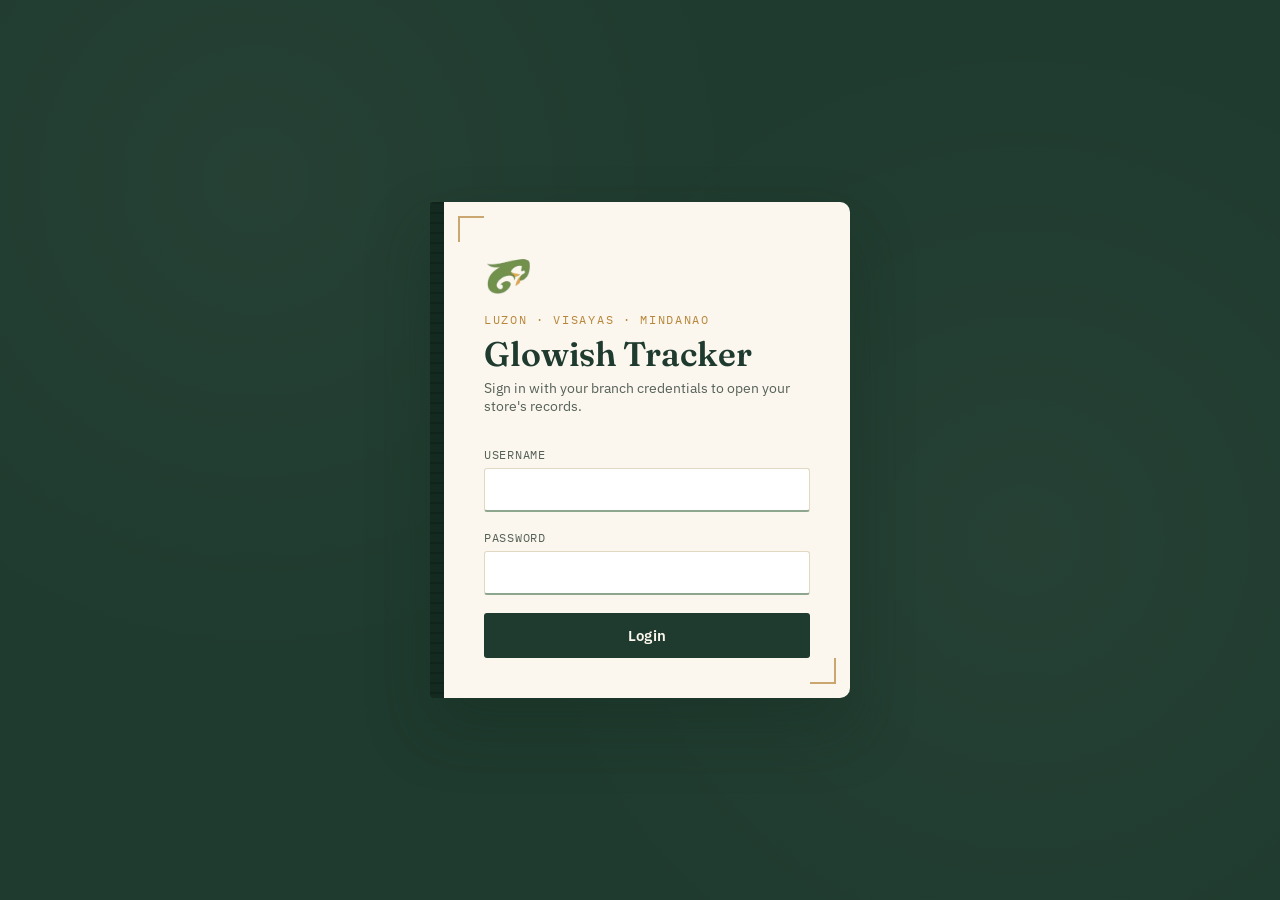
==== commit 96d2bdb2: "Update index.html" ====
--- a/index.html
+++ b/index.html
@@ -3,188 +3,42 @@
 <head>
   <meta charset="UTF-8" />
   <meta name="viewport" content="width=device-width, initial-scale=1.0" />
-  <title>Under Maintenance — Glowish Tracker</title>
-  <style>
-    :root {
-      --bg: #f1f6f2;
-      --card: #ffffff;
-      --ink: #1f2a23;
-      --muted: #66766c;
-      --accent: #2f9e5b;
-      --accent-2: #7fd6a0;
-      --track: #dcefe3;
-      --border: #d3e6da;
-    }
-    * { box-sizing: border-box; margin: 0; padding: 0; }
-    body {
-      min-height: 100vh;
-      display: flex;
-      align-items: center;
-      justify-content: center;
-      padding: 24px 16px;
-      background: radial-gradient(circle at 20% 10%, #eefaf2 0%, var(--bg) 55%);
-      color: var(--ink);
-      font-family: system-ui, -apple-system, "Segoe UI", Roboto, sans-serif;
-    }
-    .card {
-      position: relative;
-      width: 100%;
-      max-width: 460px;
-      background: var(--card);
-      border: 1px solid var(--border);
-      border-radius: 18px;
-      padding: 40px 32px 32px;
-      text-align: center;
-      box-shadow: 0 20px 50px -20px rgba(30, 90, 50, 0.22);
-    }
-    .logo { max-width: 72px; margin: 0 auto 12px; display: block; }
-    .eyebrow {
-      font-size: 11px; letter-spacing: 0.18em; text-transform: uppercase;
-      color: var(--muted); margin-bottom: 6px;
-    }
-    h1 { font-size: 24px; margin-bottom: 4px; }
-    .status {
-      display: inline-flex; align-items: center; gap: 8px;
-      margin: 14px 0 22px; padding: 6px 12px;
-      background: #e7f6ec; color: #1f6b3d;
-      border: 1px solid #bfe5cc; border-radius: 999px;
-      font-size: 12px; font-weight: 600;
-    }
-    .pulse {
-      width: 8px; height: 8px; border-radius: 50%; background: var(--accent);
-      animation: pulse 1.4s ease-in-out infinite;
-    }
-
-    /* Upload animation */
-    .upload {
-      position: relative; width: 120px; height: 110px; margin: 0 auto 18px;
-    }
-    .cloud {
-      position: absolute; inset: 0; width: 120px; height: 90px;
-      animation: float 3s ease-in-out infinite;
-    }
-    .packet {
-      position: absolute; left: 50%; bottom: 0;
-      width: 10px; height: 10px; margin-left: -5px;
-      border-radius: 3px; background: var(--accent);
-      opacity: 0;
-      animation: rise 1.8s ease-in infinite;
-    }
-    .packet:nth-child(2) { animation-delay: 0.6s; margin-left: -18px; }
-    .packet:nth-child(3) { animation-delay: 1.2s; margin-left: 8px; }
-
-    .message { color: var(--muted); font-size: 14px; line-height: 1.6; margin-bottom: 16px; }
-
-    .notice {
-      text-align: left;
-      background: #f3faf5;
-      border: 1px solid var(--border);
-      border-left: 3px solid var(--accent);
-      border-radius: 10px;
-      padding: 12px 14px;
-      font-size: 13px; line-height: 1.55; color: var(--ink);
-      margin-bottom: 24px;
-    }
-    .notice b { color: #1f6b3d; }
-
-    /* Progress */
-    .progress-head {
-      display: flex; justify-content: space-between; align-items: baseline;
-      font-size: 13px; margin-bottom: 8px;
-    }
-    .progress-head strong { font-size: 20px; color: var(--accent); }
-    .track {
-      height: 12px; background: var(--track); border-radius: 999px; overflow: hidden;
-    }
-    .bar {
-      height: 100%; width: 0;
-      border-radius: 999px;
-      background: linear-gradient(90deg, var(--accent), var(--accent-2), var(--accent));
-      background-size: 200% 100%;
-      animation: fill 2.2s ease-out forwards, shimmer 1.6s linear infinite;
-    }
-    .eta {
-      margin-top: 14px; font-size: 13px; color: var(--muted);
-    }
-    .eta b { color: var(--ink); }
-    .dots::after { content: ""; animation: dots 1.5s steps(4) infinite; }
-    .foot {
-      margin-top: 26px; padding-top: 18px; border-top: 1px dashed var(--border);
-      font-size: 12px; color: var(--muted);
-    }
-
-    @keyframes fill { to { width: 97%; } }
-    @keyframes shimmer { to { background-position: -200% 0; } }
-    @keyframes float { 0%,100% { transform: translateY(0); } 50% { transform: translateY(-6px); } }
-    @keyframes rise {
-      0%   { transform: translateY(0) scale(0.8); opacity: 0; }
-      20%  { opacity: 1; }
-      100% { transform: translateY(-60px) scale(0.4); opacity: 0; }
-    }
-    @keyframes pulse { 0%,100% { opacity: 1; transform: scale(1); } 50% { opacity: 0.4; transform: scale(1.6); } }
-    @keyframes dots { 0% { content: ""; } 25% { content: "."; } 50% { content: ".."; } 75% { content: "..."; } }
-
-    @media (max-width: 420px) { .card { padding: 32px 20px 24px; } h1 { font-size: 21px; } }
-    @media (prefers-reduced-motion: reduce) {
-      *, *::before, *::after { animation-duration: 0.01ms !important; animation-iteration-count: 1 !important; }
-      .bar { width: 97%; }
-    }
-  </style>
+  <title>Sign in — Glowish Tracker</title>
+  <link rel="stylesheet" href="css/styles.css" />
 </head>
 <body>
-  <main class="card">
-    <img src="img/logo.png" alt="Glowish Tracker" class="logo" onerror="this.style.display='none'" />
-    <p class="eyebrow">Luzon &middot; Visayas &middot; Mindanao</p>
-    <h1>Glowish Tracker</h1>
+  <div class="login-wrap">
+    <form class="book" id="login-form" autocomplete="off">
+      <div class="book-corner tl"></div>
+      <div class="book-corner br"></div>
 
-    <div class="status"><span class="pulse"></span> Finalizing database</div>
+      <img src="img/logo.png" alt="Glowish Tracker" class="book-logo" />
+      <p class="book-eyebrow">Luzon &middot; Visayas &middot; Mindanao</p>
+      <h1 class="book-title">Glowish Tracker</h1>
+      <p class="book-subtitle">Sign in with your branch credentials to open your store's records.</p>
 
-    <div class="upload" aria-hidden="true">
-      <span class="packet"></span><span class="packet"></span><span class="packet"></span>
-      <svg class="cloud" viewBox="0 0 120 90" fill="none">
-        <path d="M34 70h52a20 20 0 0 0 2-39.9A28 28 0 0 0 34.6 24 23 23 0 0 0 34 70z"
-              fill="#e7f6ec" stroke="#2f9e5b" stroke-width="3" stroke-linejoin="round"/>
-        <path d="M60 60V38M50 47l10-10 10 10" stroke="#2f9e5b" stroke-width="3.5"
-              stroke-linecap="round" stroke-linejoin="round"/>
-      </svg>
-    </div>
+      <div class="form-warning" id="config-warning" hidden>
+        This site isn’t connected to a spreadsheet yet. Set <code>API_URL</code> in <code>js/config.js</code>.
+      </div>
 
-    <p class="message">
-      Almost there! We're finalizing the upload of all branch data to the online website.
-      Sign-in is temporarily unavailable until the upload is complete.
-    </p>
+      <div class="form-error" id="login-error" hidden></div>
 
-    <div class="notice">
-      <b>Why is it taking longer?</b><br />
-      The data being uploaded requires a large amount of storage. Since the server
-      is on a <b>free tier</b>, we have to wait for our <b>queue time</b> before the
-      remaining data can be processed.
-    </div>
+      <div class="field">
+        <label for="username">Username</label>
+        <input type="text" id="username" name="username" required autocomplete="username" />
+      </div>
 
-    <div class="progress-head">
-      <span>Finalizing database<span class="dots"></span></span>
-      <strong>97%</strong>
-    </div>
-    <div class="track" role="progressbar" aria-valuenow="97" aria-valuemin="0" aria-valuemax="100" aria-label="Upload progress">
-      <div class="bar"></div>
-    </div>
-    <p class="eta">Estimated to be fully published <b>tonight, before midnight</b><span id="deadline"></span></p>
+      <div class="field">
+        <label for="password">Password</label>
+        <input type="password" id="password" name="password" required autocomplete="current-password" />
+      </div>
 
-    <p class="foot">Thank you for your patience and understanding. Please check back later.</p>
-  </main>
+      <button type="submit" class="btn-primary" id="login-submit">Login</button>
+    </form>
+  </div>
 
-  <script>
-    try {
-      var d = new Date(2026, 9, 16, 23, 59, 0);
-      document.getElementById("deadline").textContent = " — " + d.toLocaleString("en-PH", {
-        month: "long",
-        day: "numeric",
-        year: "numeric",
-        hour: "numeric",
-        minute: "2-digit",
-        hour12: true
-      });
-    } catch (e) {}
-  </script>
+  <script src="js/config.js"></script>
+  <script src="js/api.js"></script>
+  <script src="js/auth.js"></script>
 </body>
 </html>
--- a/css/styles.css
+++ b/css/styles.css
@@ -0,0 +1,915 @@
+@import url('https://fonts.googleapis.com/css2?family=Fraunces:opsz,wght@9..144,400;9..144,600;9..144,700&family=IBM+Plex+Sans:wght@400;500;600&family=IBM+Plex+Mono:wght@400;500&display=swap');
+
+:root {
+  --cover: #1F3A2E;
+  --cover-dark: #142A20;
+  --paper: #FBF7EE;
+  --paper-line: #E2D9C2;
+  --ink: #1C2A24;
+  --ink-soft: #566158;
+  --brass: #B8863B;
+  --brass-light: #D9AE63;
+  --rule-red: #A13D2E;
+  --sage: #8FA68E;
+  --shadow: rgba(20, 42, 32, 0.35);
+
+  --font-display: 'Fraunces', serif;
+  --font-body: 'IBM Plex Sans', sans-serif;
+  --font-mono: 'IBM Plex Mono', monospace;
+}
+
+* { box-sizing: border-box; }
+
+html, body {
+  margin: 0;
+  min-height: 100%;
+}
+
+body {
+  font-family: var(--font-body);
+  color: var(--ink);
+  background: var(--cover);
+  background-image:
+    radial-gradient(circle at 20% 20%, rgba(255,255,255,0.03), transparent 40%),
+    radial-gradient(circle at 80% 60%, rgba(255,255,255,0.03), transparent 45%);
+}
+
+a { color: inherit; }
+
+button {
+  font-family: var(--font-body);
+  cursor: pointer;
+}
+
+:focus-visible {
+  outline: 2px solid var(--brass-light);
+  outline-offset: 2px;
+}
+
+/* ---------- LOGIN PAGE ---------- */
+
+.login-wrap {
+  min-height: 100vh;
+  display: flex;
+  align-items: center;
+  justify-content: center;
+  padding: 32px 16px;
+}
+
+.book {
+  width: 100%;
+  max-width: 420px;
+  background: var(--paper);
+  border-radius: 4px 10px 10px 4px;
+  box-shadow: 0 30px 60px var(--shadow), 0 2px 0 rgba(255,255,255,0.05) inset;
+  position: relative;
+  padding: 48px 40px 40px;
+  border-left: 14px solid var(--cover-dark);
+}
+
+.book::before {
+  content: '';
+  position: absolute;
+  left: -14px;
+  top: 0;
+  bottom: 0;
+  width: 14px;
+  background: repeating-linear-gradient(
+    to bottom,
+    rgba(0,0,0,0.15) 0,
+    rgba(0,0,0,0.15) 2px,
+    transparent 2px,
+    transparent 10px
+  );
+}
+
+.book-corner {
+  position: absolute;
+  width: 26px;
+  height: 26px;
+  border: 2px solid var(--brass);
+  opacity: 0.7;
+}
+.book-corner.tl { top: 14px; left: 14px; border-right: none; border-bottom: none; }
+.book-corner.br { bottom: 14px; right: 14px; border-left: none; border-top: none; }
+
+.book-logo {
+  display: block;
+  height: 44px;
+  margin: 0 0 18px;
+}
+
+.book-eyebrow {
+  font-family: var(--font-mono);
+  font-size: 12px;
+  letter-spacing: 0.14em;
+  text-transform: uppercase;
+  color: var(--brass);
+  margin: 0 0 6px;
+}
+
+.book-title {
+  font-family: var(--font-display);
+  font-weight: 600;
+  font-size: 34px;
+  margin: 0 0 4px;
+  color: var(--cover);
+}
+
+.book-subtitle {
+  font-size: 14px;
+  color: var(--ink-soft);
+  margin: 0 0 32px;
+}
+
+.field {
+  margin-bottom: 18px;
+}
+
+.field label {
+  display: block;
+  font-size: 12px;
+  font-family: var(--font-mono);
+  letter-spacing: 0.06em;
+  text-transform: uppercase;
+  color: var(--ink-soft);
+  margin-bottom: 6px;
+}
+
+.field input, .field select {
+  width: 100%;
+  padding: 11px 12px;
+  border: 1px solid var(--paper-line);
+  border-bottom: 2px solid var(--sage);
+  border-radius: 3px;
+  background: #fff;
+  font-family: var(--font-mono);
+  font-size: 15px;
+  color: var(--ink);
+}
+
+.field input:focus, .field select:focus {
+  border-bottom-color: var(--brass);
+}
+
+.field input:read-only {
+  background: var(--paper-line);
+  color: var(--ink-soft);
+  cursor: not-allowed;
+}
+
+.btn-primary {
+  width: 100%;
+  padding: 13px;
+  background: var(--cover);
+  color: var(--paper);
+  border: none;
+  border-radius: 3px;
+  font-size: 15px;
+  font-weight: 600;
+  letter-spacing: 0.02em;
+  transition: background 0.15s ease;
+}
+.btn-primary:hover { background: var(--cover-dark); }
+.btn-primary:disabled { opacity: 0.6; cursor: default; }
+
+.form-error {
+  background: #FBE9E5;
+  color: var(--rule-red);
+  border: 1px solid var(--rule-red);
+  padding: 10px 12px;
+  border-radius: 3px;
+  font-size: 13px;
+  margin-bottom: 16px;
+}
+
+.form-warning {
+  background: #FDF2DC;
+  color: #7A5518;
+  border: 1px solid var(--brass);
+  padding: 10px 12px;
+  border-radius: 3px;
+  font-size: 13px;
+  margin-bottom: 16px;
+}
+
+/* ---------- DASHBOARD ---------- */
+
+.dash-wrap {
+  min-height: 100vh;
+  padding: 28px 20px 60px;
+  max-width: 1100px;
+  margin: 0 auto;
+}
+
+.dash-header {
+  display: flex;
+  align-items: center;
+  justify-content: space-between;
+  color: var(--paper);
+  padding: 4px 4px 20px;
+}
+
+.dash-brand {
+  display: flex;
+  align-items: baseline;
+  gap: 12px;
+}
+
+.dash-logo {
+  height: 26px;
+  align-self: center;
+}
+
+.dash-brand .mark {
+  font-family: var(--font-display);
+  font-size: 22px;
+  font-weight: 700;
+  color: var(--brass-light);
+}
+
+.dash-store {
+  font-family: var(--font-mono);
+  font-size: 13px;
+  color: rgba(251,247,238,0.75);
+}
+
+#store-name { color: var(--paper); font-weight: 600; }
+
+.logout-btn {
+  background: transparent;
+  border: 1px solid rgba(251,247,238,0.4);
+  color: var(--paper);
+  padding: 8px 16px;
+  border-radius: 3px;
+  font-size: 13px;
+}
+.logout-btn:hover { border-color: var(--brass-light); color: var(--brass-light); }
+
+/* Tab dividers styled like physical ledger index tabs */
+.tabs {
+  display: flex;
+  gap: 6px;
+  padding: 0 4px;
+}
+
+.tab {
+  font-family: var(--font-mono);
+  font-size: 13px;
+  letter-spacing: 0.04em;
+  padding: 12px 18px 10px;
+  border: none;
+  border-radius: 8px 8px 0 0;
+  background: var(--sage);
+  color: var(--cover-dark);
+  opacity: 0.75;
+  transform: translateY(6px);
+  transition: transform 0.15s ease, opacity 0.15s ease;
+}
+.tab:nth-child(2) { background: var(--brass-light); }
+.tab:nth-child(3) { background: #C97F6E; }
+.tab:nth-child(4) { background: #9FB8C4; }
+.tab:nth-child(5) { background: #A8B89A; }
+.tab:nth-child(6) { background: #C9A5D9; }
+
+.tab.active {
+  opacity: 1;
+  transform: translateY(0);
+  font-weight: 600;
+  box-shadow: 0 -2px 8px rgba(0,0,0,0.15);
+}
+
+.page {
+  background: var(--paper);
+  border-radius: 0 6px 6px 6px;
+  box-shadow: 0 30px 60px var(--shadow);
+  min-height: 60vh;
+}
+
+.page-panel {
+  display: none;
+  padding: 32px 36px 40px;
+  position: relative;
+}
+
+.page-panel.active { display: block; }
+
+.page-panel::before {
+  /* ledger margin rule */
+  content: '';
+  position: absolute;
+  left: 14px;
+  top: 0;
+  bottom: 0;
+  width: 1px;
+  background: var(--rule-red);
+  opacity: 0.3;
+}
+
+.panel-head {
+  display: flex;
+  align-items: baseline;
+  justify-content: space-between;
+  margin-bottom: 18px;
+}
+
+.panel-title {
+  font-family: var(--font-display);
+  font-size: 24px;
+  font-weight: 600;
+  color: var(--cover);
+  margin: 0;
+}
+
+.panel-meta {
+  font-family: var(--font-mono);
+  font-size: 12px;
+  color: var(--ink-soft);
+}
+
+.refresh-btn {
+  background: transparent;
+  border: 1px solid var(--paper-line);
+  color: var(--ink-soft);
+  font-family: var(--font-mono);
+  font-size: 12px;
+  padding: 6px 12px;
+  border-radius: 4px;
+}
+.refresh-btn:hover { border-color: var(--brass); color: var(--brass); }
+
+.status-line {
+  font-family: var(--font-mono);
+  font-size: 12px;
+  color: var(--ink-soft);
+  min-height: 16px;
+  margin: 0 0 12px;
+}
+.status-line.error { color: var(--rule-red); }
+
+.table-scroll {
+  overflow-x: auto;
+  margin-bottom: 28px;
+}
+
+table.ledger-table {
+  width: 100%;
+  border-collapse: collapse;
+  font-family: var(--font-mono);
+  font-size: 13px;
+  min-width: 640px;
+}
+
+.ledger-table thead th {
+  text-align: left;
+  font-size: 11px;
+  letter-spacing: 0.05em;
+  text-transform: uppercase;
+  color: var(--ink-soft);
+  border-bottom: 2px solid var(--cover);
+  padding: 8px 10px;
+}
+
+.ledger-table tbody td {
+  padding: 9px 10px;
+  border-bottom: 1px solid var(--paper-line);
+}
+
+.ledger-table tbody tr:hover { background: rgba(184,134,59,0.06); }
+
+.ledger-table .num { text-align: right; font-variant-numeric: tabular-nums; }
+
+.empty-row {
+  text-align: center;
+  color: var(--ink-soft);
+  font-style: italic;
+  padding: 18px !important;
+}
+
+.pager {
+  display: flex;
+  align-items: center;
+  justify-content: center;
+  gap: 16px;
+  margin: 4px 0 24px;
+}
+
+.pager-btn {
+  background: #fff;
+  border: 1px solid var(--paper-line);
+  color: var(--ink);
+  font-family: var(--font-mono);
+  font-size: 12px;
+  padding: 7px 14px;
+  border-radius: 4px;
+}
+.pager-btn:hover:not(:disabled) { border-color: var(--brass); color: var(--brass); }
+.pager-btn:disabled { opacity: 0.4; cursor: default; }
+
+.pager-label {
+  font-family: var(--font-mono);
+  font-size: 12px;
+  color: var(--ink-soft);
+}
+
+.entry-form {
+  border-top: 1px dashed var(--paper-line);
+  padding-top: 22px;
+}
+
+.entry-form h3 {
+  font-family: var(--font-display);
+  font-size: 16px;
+  color: var(--cover);
+  margin: 0 0 14px;
+}
+
+.form-grid {
+  display: grid;
+  grid-template-columns: repeat(auto-fit, minmax(160px, 1fr));
+  gap: 14px 16px;
+  margin-bottom: 16px;
+}
+
+.form-grid .field { margin-bottom: 0; }
+.form-grid .field.wide { grid-column: 1 / -1; }
+
+.btn-secondary {
+  background: var(--brass);
+  color: #fff;
+  border: none;
+  padding: 10px 20px;
+  border-radius: 3px;
+  font-size: 13px;
+  font-weight: 600;
+}
+.btn-secondary:hover { background: #9F7130; }
+
+.row-actions {
+  white-space: nowrap;
+}
+
+.link-btn {
+  background: none;
+  border: none;
+  padding: 0;
+  font-family: var(--font-mono);
+  font-size: 12px;
+  color: var(--ink-soft);
+  text-decoration: underline;
+  text-underline-offset: 2px;
+  cursor: pointer;
+}
+.link-btn:hover { color: var(--brass); }
+.link-btn.delete-btn:hover { color: var(--rule-red); }
+.link-btn + .link-btn { margin-left: 10px; }
+
+.form-actions {
+  display: flex;
+  align-items: center;
+  gap: 12px;
+}
+
+.segmented {
+  display: inline-flex;
+  border: 1px solid var(--paper-line);
+  border-radius: 4px;
+  overflow: hidden;
+  margin-bottom: 18px;
+}
+
+.segmented input { display: none; }
+
+.segmented label {
+  padding: 7px 16px;
+  font-family: var(--font-mono);
+  font-size: 12px;
+  color: var(--ink-soft);
+  cursor: pointer;
+  background: #fff;
+}
+
+.segmented input:checked + label {
+  background: var(--cover);
+  color: var(--paper);
+}
+
+/* ---------- ADMIN DASHBOARD ---------- */
+
+.admin-badge {
+  font-family: var(--font-mono);
+  font-size: 10px;
+  letter-spacing: 0.08em;
+  text-transform: uppercase;
+  color: var(--cover-dark);
+  background: var(--brass-light);
+  padding: 3px 9px;
+  border-radius: 20px;
+  margin-left: 10px;
+  vertical-align: middle;
+}
+
+.refresh-timestamp {
+  font-family: var(--font-mono);
+  font-size: 11px;
+  color: rgba(251,247,238,0.55);
+  margin-top: 2px;
+}
+
+.header-actions {
+  display: flex;
+  align-items: center;
+  gap: 10px;
+}
+
+/* KPI cards on the Overview tab */
+.kpi-grid {
+  display: grid;
+  grid-template-columns: repeat(auto-fit, minmax(180px, 1fr));
+  gap: 16px;
+  margin-bottom: 32px;
+}
+
+.kpi-card {
+  background: #fff;
+  border: 1px solid var(--paper-line);
+  border-left: 4px solid var(--brass);
+  border-radius: 4px;
+  padding: 18px 20px;
+  min-width: 0;
+  overflow: hidden;
+}
+
+.kpi-card .kpi-label {
+  font-family: var(--font-mono);
+  font-size: 11px;
+  letter-spacing: 0.06em;
+  text-transform: uppercase;
+  color: var(--ink-soft);
+  margin: 0 0 8px;
+}
+
+.kpi-card .kpi-value {
+  font-family: var(--font-display);
+  font-size: clamp(18px, 2.4vw, 30px);
+  font-weight: 600;
+  color: var(--cover);
+  margin: 0;
+  overflow-wrap: anywhere;
+  word-break: break-word;
+  line-height: 1.15;
+}
+
+.kpi-card .kpi-sub {
+  font-family: var(--font-mono);
+  font-size: 11px;
+  color: var(--sage);
+  margin: 4px 0 0;
+}
+
+.overview-section-title {
+  font-family: var(--font-display);
+  font-size: 17px;
+  color: var(--cover);
+  margin: 0 0 12px;
+}
+
+/* region breakdown mini table on Overview */
+.region-breakdown {
+  display: grid;
+  grid-template-columns: repeat(auto-fit, minmax(220px, 1fr));
+  gap: 14px;
+  margin-bottom: 8px;
+}
+
+.region-card {
+  background: #fff;
+  border: 1px solid var(--paper-line);
+  border-radius: 4px;
+  padding: 14px 16px;
+  min-width: 0;
+  overflow: hidden;
+}
+
+.region-card h4 {
+  font-family: var(--font-mono);
+  font-size: 12px;
+  letter-spacing: 0.05em;
+  text-transform: uppercase;
+  color: var(--brass);
+  margin: 0 0 8px;
+}
+
+.region-card ul {
+  list-style: none;
+  margin: 0;
+  padding: 0;
+  font-family: var(--font-mono);
+  font-size: 12px;
+  color: var(--ink-soft);
+}
+
+.region-card li {
+  display: flex;
+  justify-content: space-between;
+  align-items: baseline;
+  flex-wrap: wrap;
+  gap: 2px 8px;
+  padding: 3px 0;
+}
+
+.region-card li span:last-child {
+  overflow-wrap: anywhere;
+  text-align: right;
+}
+
+/* Search box shared by admin table tabs */
+.search-box {
+  position: relative;
+  margin-bottom: 16px;
+}
+
+.search-box input {
+  width: 100%;
+  max-width: 340px;
+  padding: 9px 14px 9px 34px;
+  border: 1px solid var(--paper-line);
+  border-radius: 20px;
+  font-family: var(--font-body);
+  font-size: 13px;
+  color: var(--ink);
+  background: #fff;
+}
+
+.search-box input:focus { border-color: var(--brass); }
+
+.search-box::before {
+  content: '\1F50D';
+  position: absolute;
+  left: 13px;
+  top: 50%;
+  transform: translateY(-50%);
+  font-size: 12px;
+  opacity: 0.5;
+  pointer-events: none;
+}
+
+.search-count {
+  font-family: var(--font-mono);
+  font-size: 11px;
+  color: var(--ink-soft);
+  margin-left: 10px;
+}
+
+.region-pill {
+  display: inline-block;
+  font-family: var(--font-mono);
+  font-size: 10px;
+  letter-spacing: 0.03em;
+  padding: 2px 8px;
+  border-radius: 10px;
+  background: var(--sage);
+  color: var(--cover-dark);
+}
+
+/* Reports tab */
+.report-controls {
+  display: flex;
+  align-items: flex-end;
+  gap: 16px;
+  flex-wrap: wrap;
+  margin-bottom: 24px;
+  padding-bottom: 22px;
+  border-bottom: 1px dashed var(--paper-line);
+}
+
+.report-controls .field { margin-bottom: 0; }
+
+.report-range-label {
+  font-family: var(--font-mono);
+  font-size: 12px;
+  color: var(--ink-soft);
+  padding-bottom: 11px;
+}
+
+.report-block {
+  margin-bottom: 36px;
+}
+
+.report-block-head {
+  display: flex;
+  align-items: baseline;
+  justify-content: space-between;
+  margin-bottom: 12px;
+}
+
+.report-block-head h3 {
+  font-family: var(--font-display);
+  font-size: 18px;
+  color: var(--cover);
+  margin: 0;
+}
+
+.report-total-row td {
+  font-weight: 600;
+  border-top: 2px solid var(--cover) !important;
+  background: rgba(184,134,59,0.06);
+}
+
+/* ---------- Remarks (Ledger / Inventory) ---------- */
+
+.remarks-cell {
+  white-space: nowrap;
+}
+
+.remarks-preview {
+  color: var(--ink-soft);
+  font-size: 12px;
+  margin-right: 8px;
+}
+
+/* ---------- Modal ---------- */
+
+.modal-overlay {
+  position: fixed;
+  inset: 0;
+  background: rgba(20, 38, 29, 0.55);
+  display: flex;
+  align-items: center;
+  justify-content: center;
+  z-index: 1000;
+  padding: 20px;
+}
+
+.modal-box {
+  background: var(--paper);
+  border-radius: 6px;
+  max-width: 480px;
+  width: 100%;
+  max-height: 80vh;
+  overflow-y: auto;
+  box-shadow: 0 30px 60px rgba(0,0,0,0.4);
+}
+
+.modal-head {
+  display: flex;
+  align-items: center;
+  justify-content: space-between;
+  padding: 16px 20px;
+  border-bottom: 1px solid var(--paper-line);
+}
+
+.modal-head h3 {
+  font-family: var(--font-display);
+  font-size: 17px;
+  color: var(--cover);
+  margin: 0;
+}
+
+.modal-close {
+  background: none;
+  border: none;
+  font-size: 22px;
+  line-height: 1;
+  color: var(--ink-soft);
+  cursor: pointer;
+  padding: 0 4px;
+}
+.modal-close:hover { color: var(--rule-red); }
+
+.modal-body {
+  padding: 18px 20px 22px;
+  font-family: var(--font-body);
+  font-size: 14px;
+  color: var(--ink);
+  white-space: pre-wrap;
+  word-break: break-word;
+}
+
+/* ---------- Warehouse tabs (Inventory) ---------- */
+
+.warehouse-tab-bar {
+  display: flex;
+  flex-wrap: wrap;
+  gap: 8px;
+  align-items: center;
+  margin-bottom: 16px;
+}
+
+.warehouse-tab-btn {
+  font-family: var(--font-mono);
+  font-size: 12px;
+  padding: 7px 16px;
+  border: 1px solid var(--paper-line);
+  border-radius: 20px;
+  background: #fff;
+  color: var(--ink-soft);
+}
+
+.warehouse-tab-btn.active {
+  background: var(--cover);
+  border-color: var(--cover);
+  color: var(--paper);
+  font-weight: 600;
+}
+
+.warehouse-tab-btn:hover:not(.active) { border-color: var(--brass); color: var(--brass); }
+
+.add-warehouse-btn {
+  font-family: var(--font-mono);
+  font-size: 12px;
+  padding: 7px 14px;
+  border: 1px dashed var(--brass);
+  border-radius: 20px;
+  background: transparent;
+  color: var(--brass);
+}
+.add-warehouse-btn:hover { background: rgba(184,134,59,0.08); }
+
+/* ---------- Low stock ---------- */
+
+.low-stock-row td {
+  background: rgba(161, 61, 46, 0.08) !important;
+  color: var(--rule-red);
+}
+
+.low-stock-row .remarks-preview { color: var(--rule-red); }
+
+.kpi-card.kpi-clickable {
+  cursor: pointer;
+  transition: box-shadow 0.15s ease, transform 0.15s ease;
+}
+.kpi-card.kpi-clickable:hover {
+  box-shadow: 0 8px 20px rgba(0,0,0,0.12);
+  transform: translateY(-2px);
+}
+
+.low-stock-banner {
+  display: flex;
+  align-items: center;
+  justify-content: space-between;
+  background: #FBE9E5;
+  border: 1px solid var(--rule-red);
+  color: var(--rule-red);
+  padding: 10px 16px;
+  border-radius: 4px;
+  margin-bottom: 18px;
+  font-family: var(--font-mono);
+  font-size: 12px;
+}
+
+.low-stock-banner button {
+  background: none;
+  border: 1px solid var(--rule-red);
+  color: var(--rule-red);
+  border-radius: 4px;
+  padding: 5px 12px;
+  font-family: var(--font-mono);
+  font-size: 11px;
+}
+.low-stock-banner button:hover { background: var(--rule-red); color: #fff; }
+
+/* ---------- Insurance (owner only) ---------- */
+
+.month-tab-bar {
+  display: flex;
+  flex-wrap: wrap;
+  gap: 6px;
+  margin-bottom: 18px;
+}
+
+.month-tab-btn {
+  font-family: var(--font-mono);
+  font-size: 11px;
+  padding: 6px 12px;
+  border: 1px solid var(--paper-line);
+  border-radius: 4px;
+  background: #fff;
+  color: var(--ink-soft);
+}
+.month-tab-btn.active {
+  background: var(--brass);
+  border-color: var(--brass);
+  color: #fff;
+  font-weight: 600;
+}
+.month-tab-btn:hover:not(.active) { border-color: var(--brass); color: var(--brass); }
+
+.owner-only-note {
+  font-family: var(--font-mono);
+  font-size: 11px;
+  color: var(--sage);
+  margin: -8px 0 18px;
+}
+
+@media (max-width: 640px) {
+  .book { padding: 36px 24px 32px; }
+  .page-panel { padding: 24px 18px 32px; }
+  .page-panel::before { left: 6px; opacity: 0.2; }
+  .dash-header { flex-direction: column; align-items: flex-start; gap: 12px; }
+  .tabs { flex-wrap: wrap; }
+  .kpi-grid, .region-breakdown { grid-template-columns: 1fr 1fr; }
+  .search-box input { max-width: 100%; }
+  .report-controls { flex-direction: column; align-items: stretch; }
+  .modal-box { max-height: 90vh; }
+}
